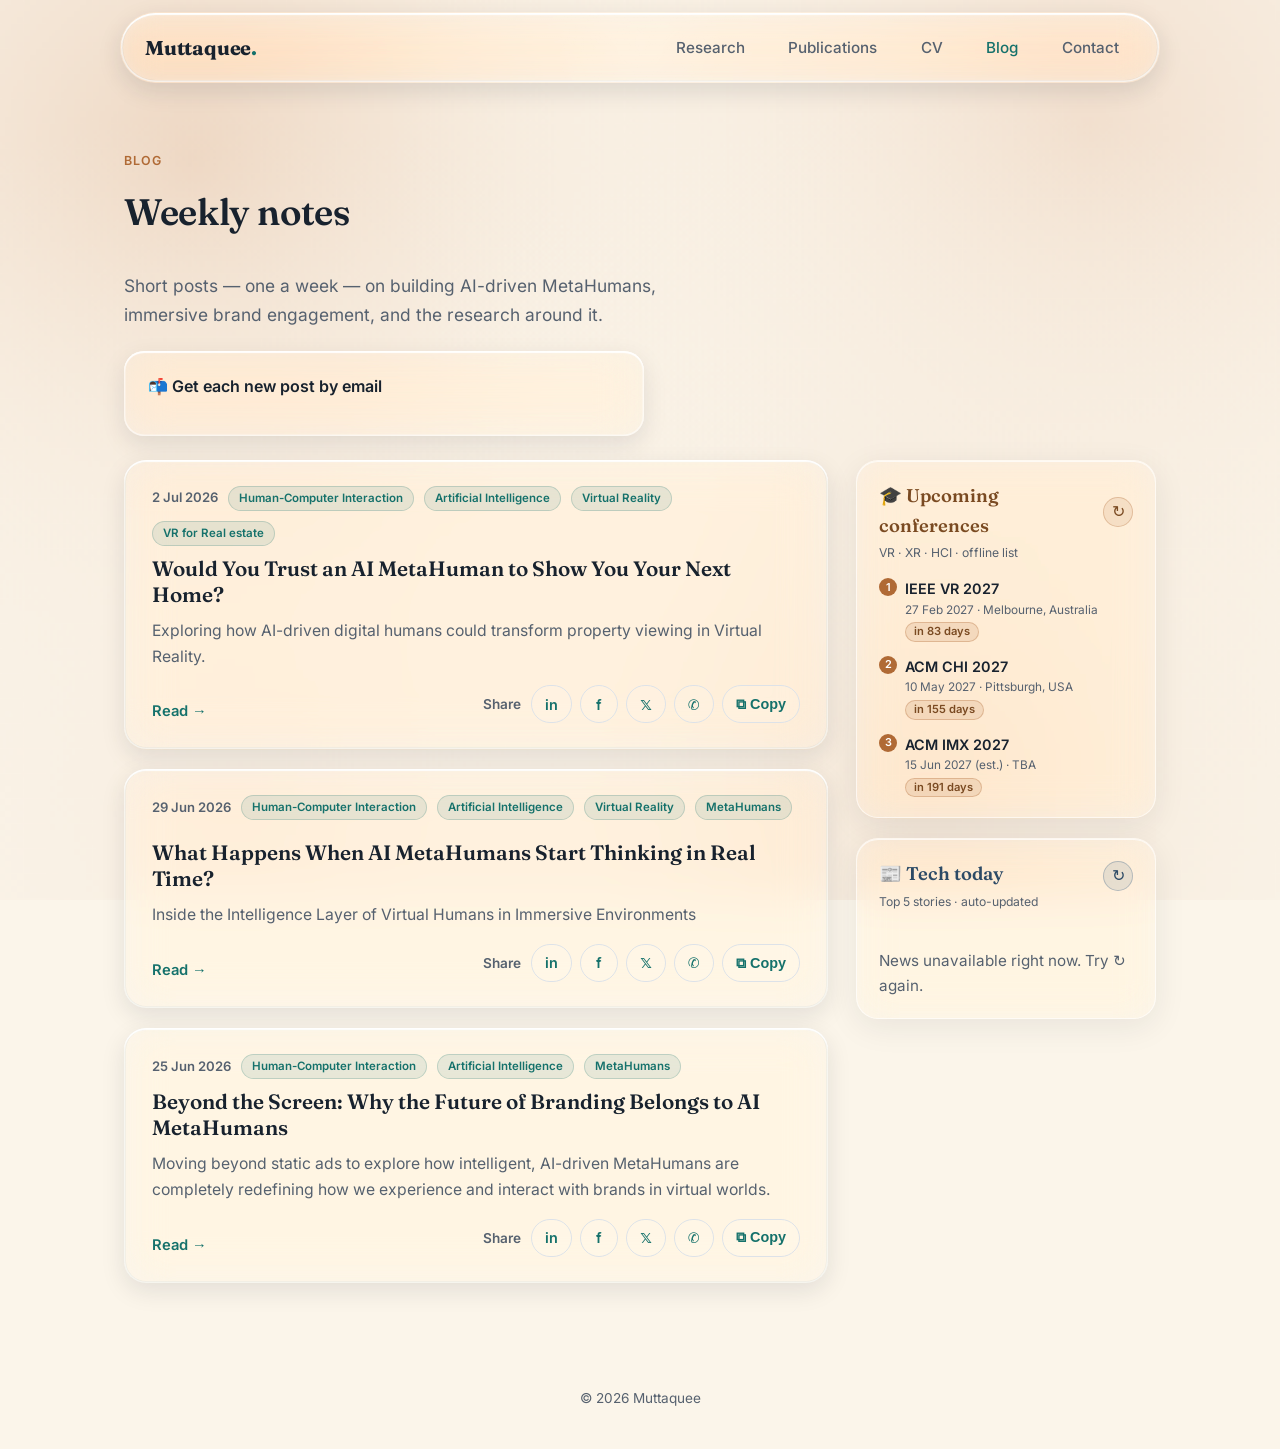
==== blog.html @ 475334b2 "CV print: zero @page margin (removes browser date/URL header-footer), hide chat widget + model in pr" ====
<!DOCTYPE html>
<html lang="en">
<head>
  <meta charset="UTF-8" />
  <meta name="viewport" content="width=device-width, initial-scale=1.0" />
  <title>Blog — Muttaquee</title>
  <meta name="description" content="Weekly notes on AI-driven MetaHumans, immersive brand engagement, VR and HCI research." />
  <link rel="alternate" type="application/rss+xml" title="Muttaquee — Blog" href="feed.xml" />
  <!-- MailerLite Universal -->
  <script>
    (function(w,d,e,u,f,l,n){w[f]=w[f]||function(){(w[f].q=w[f].q||[])
    .push(arguments);},l=d.createElement(e),l.async=1,l.src=u,
    n=d.getElementsByTagName(e)[0],n.parentNode.insertBefore(l,n);})
    (window,document,'script','https://assets.mailerlite.com/js/universal.js','ml');
    ml('account', '2470299');
  </script>
  <link rel="preconnect" href="https://fonts.googleapis.com" />
  <link rel="stylesheet" href="fonts.css?v=9" />
  <link rel="stylesheet" href="style.css?v=57" />
</head>
<body>
  <!-- water ripple background (canvas simulation) -->
  <canvas class="ripple-canvas" aria-hidden="true"></canvas>

  <!-- NAV -->
  <header class="nav">
    <a href="index.html" class="brand">Muttaquee<span class="dot">.</span></a>
    <nav class="nav-links">
      <a href="index.html#research">Research</a>
      <a href="publications.html">Publications</a>
      <a href="cv.html?v=2">CV</a>
      <a href="blog.html" class="active">Blog</a>
      <a href="index.html#contact">Contact</a>
    </nav>
  </header>

  <!-- BLOG LIST -->
  <section class="section blog-head">
    <span class="kicker">Blog</span>
    <h1 class="section-title">Weekly notes</h1>
    <p class="lead">Short posts — one a week — on building AI-driven MetaHumans, immersive brand engagement, and the research around it.</p>

    <div class="sub-inline">
      <p class="sub-inline-label">📬 Get each new post by email</p>
      <div class="ml-embedded" data-form="4wUqQ5"></div>
    </div>
  </section>

  <section class="section blog-list-wrap">
    <div class="blog-grid">
      <ul id="blog-list" class="blog-list">
        <li class="blog-loading muted">Loading posts…</li>
      </ul>
      <aside class="news-side" aria-label="Conferences and technology news">
        <div class="news-box">
          <div class="box-head">
            <h2 class="news-title">🎓 Upcoming conferences</h2>
            <button class="box-reload" id="conf-reload" type="button" title="Reload conferences" aria-label="Reload conferences">↻</button>
          </div>
          <p class="news-sub" id="conf-sub">Open calls you can still submit to · VR · XR · HCI</p>
          <ol id="conf-list" class="news-list"><li class="muted">Loading…</li></ol>
        </div>
        <div class="news-box">
          <div class="box-head">
            <h2 class="news-title">📰 Tech today</h2>
            <button class="box-reload" id="news-reload" type="button" title="Reload news" aria-label="Reload news">↻</button>
          </div>
          <p class="news-sub" id="news-updated">Top 5 stories · auto-updated</p>
          <ol id="news-list" class="news-list"><li class="muted">Loading news…</li></ol>
        </div>
      </aside>
    </div>
  </section>

  <footer class="footer">
    <p>© <span id="year"></span> Muttaquee</p>
  </footer>

  <script src="assets/marked.min.js"></script>
  <script src="assets/confs.js?v=1"></script>
  <script src="script.js?v=20" defer></script>
  <script>
    let POSTS = [];
    function mountGiscus(el, term) {
      if (!el || el.dataset.mounted) return;
      el.dataset.mounted = "1";
      const s = document.createElement("script");
      const attrs = {
        src: "https://giscus.app/client.js",
        "data-repo": "muttaquee/muttaquee.github.io",
        "data-repo-id": "R_kgDOTDXe2A",
        "data-category": "Announcements",
        "data-category-id": "DIC_kwDOTDXe2M4C_6Is",
        "data-mapping": "specific",
        "data-term": term,
        "data-strict": "1",
        "data-reactions-enabled": "1",
        "data-emit-metadata": "0",
        "data-input-position": "bottom",
        "data-theme": "light",
        "data-lang": "en",
        crossorigin: "anonymous",
      };
      Object.entries(attrs).forEach(([k, v]) => s.setAttribute(k, v));
      s.async = true;
      el.appendChild(s);
    }
    function shareButtons(slug, title) {
      const link = location.origin + "/p/" + slug + ".html";
      const u = encodeURIComponent(link);
      const t = encodeURIComponent(title);
      return `<span class="post-share-label">Share</span>
        <a class="share-btn" href="https://www.linkedin.com/sharing/share-offsite/?url=${u}" target="_blank" rel="noopener" aria-label="Share on LinkedIn">in</a>
        <a class="share-btn" href="https://www.facebook.com/sharer/sharer.php?u=${u}" target="_blank" rel="noopener" aria-label="Share on Facebook">f</a>
        <a class="share-btn" href="https://twitter.com/intent/tweet?url=${u}&text=${t}" target="_blank" rel="noopener" aria-label="Share on X">𝕏</a>
        <a class="share-btn" href="https://wa.me/?text=${t}%20${u}" target="_blank" rel="noopener" aria-label="Share on WhatsApp">✆</a>
        <button class="share-btn share-copy" type="button" data-url="${link}" aria-label="Copy link">⧉ Copy</button>`;
    }
    function shareRow(slug, title) {
      return `<div class="post-share">${shareButtons(slug, title)}</div>`;
    }
    (async function renderBlogList() {
      const el = document.getElementById("blog-list");
      try {
        const res = await fetch("posts/index.json?cb=" + Date.now());
        const posts = await res.json();
        posts.sort((a, b) => (a.date < b.date ? 1 : -1)); // newest first
        POSTS = posts;
        if (!posts.length) { el.innerHTML = '<li class="muted">No posts yet — check back soon.</li>'; return; }
        el.innerHTML = posts.map((p) => {
          const d = new Date(p.date + "T00:00:00");
          const date = d.toLocaleDateString("en-GB", { day: "numeric", month: "short", year: "numeric" });
          const tags = (p.tags || []).map((t) => `<span class="blog-tag">${t}</span>`).join("");
          return `
            <li class="blog-card" data-slug="${encodeURIComponent(p.slug)}">
              <div class="blog-card-pad">
                <div class="blog-card-meta"><time>${date}</time>${tags}<span class="blog-views" data-views="${encodeURIComponent(p.slug)}">👁 …</span></div>
                <h2 class="blog-card-title">${p.title}</h2>
                <p class="blog-card-excerpt">${p.excerpt || ""}</p>
                <div class="blog-card-actions">
                  <button class="blog-readmore" type="button" aria-expanded="false">Read →</button>
                  <div class="card-share">${shareButtons(p.slug, p.title)}</div>
                </div>
                <div class="blog-expand-inner">
                  <div class="blog-expand-content post-body" data-loaded="0"></div>
                  <button class="blog-readmore blog-collapse" type="button">Collapse ↑</button>
                </div>
              </div>
            </li>`;
        }).join("");
        loadViewCounts(posts.map((p) => p.slug));
      } catch (e) {
        el.innerHTML = '<li class="muted">Could not load posts.</li>';
      }
    })();

    // ---- per-post read counters (stored in Cloudflare KV via the Worker) ----
    const VIEWS_API = "https://muttaquee-chat.pnanto313.workers.dev/views";
    async function loadViewCounts(slugs) {
      try {
        const res = await fetch(VIEWS_API + "?slugs=" + slugs.map(encodeURIComponent).join(","));
        const counts = await res.json();
        document.querySelectorAll(".blog-views").forEach((s) => {
          const slug = decodeURIComponent(s.dataset.views);
          if (counts[slug] !== undefined) s.textContent = "👁 " + counts[slug] + (counts[slug] === 1 ? " read" : " reads");
          else s.textContent = "";
        });
      } catch (e) {
        document.querySelectorAll(".blog-views").forEach((s) => (s.textContent = ""));
      }
    }
    function countRead(slug) {
      // one count per browser session per post
      const k = "read:" + slug;
      if (sessionStorage.getItem(k)) return;
      sessionStorage.setItem(k, "1");
      fetch(VIEWS_API, {
        method: "POST",
        headers: { "content-type": "application/json" },
        body: JSON.stringify({ slug }),
      }).then((r) => r.json()).then((d) => {
        const s = document.querySelector('.blog-views[data-views="' + encodeURIComponent(slug) + '"]');
        if (s && d.views !== undefined) s.textContent = "👁 " + d.views + (d.views === 1 ? " read" : " reads");
      }).catch(() => {});
    }

    // expand-to-read: clicking "Read" drops the glass card open with the full post
    document.getElementById("blog-list").addEventListener("click", (e) => {
      const copyBtn = e.target.closest(".share-copy");
      if (copyBtn) {
        navigator.clipboard?.writeText(copyBtn.dataset.url);
        const old = copyBtn.textContent;
        copyBtn.textContent = "Copied ✓";
        setTimeout(() => (copyBtn.textContent = old), 1500);
        return;
      }
      let btn = e.target.closest(".blog-readmore");
      if (!btn) {
        // clicking the title toggles the post too
        const title = e.target.closest(".blog-card-title");
        if (!title) return;
        btn = title.closest(".blog-card").querySelector(".blog-card-actions .blog-readmore");
      }
      const card = btn.closest(".blog-card");
      const topBtn = card.querySelector(".blog-card-actions .blog-readmore");
      const content = card.querySelector(".blog-expand-content");

      if (!card.classList.contains("open")) {
        if (content.dataset.loaded === "0") {
          const slug = decodeURIComponent(card.dataset.slug);
          const post = POSTS.find((p) => p.slug === slug);
          if (post) {
            const cover = post.cover ? `<img class="post-cover" src="${post.cover}" alt="" />` : "";
            const video = post.video ? `<video class="post-video" src="${post.video}" controls playsinline></video>` : "";
            content.innerHTML =
              cover + video + marked.parse(post.body || "") + shareRow(slug, post.title) +
              `<div class="post-comments"><h3 class="post-comments-title">💬 Comments &amp; reactions</h3></div>`;
            mountGiscus(content.querySelector(".post-comments"), slug);
          } else {
            content.innerHTML = '<p class="muted">Could not load this post.</p>';
          }
          content.dataset.loaded = "1";
        }
        card.classList.add("open");   // top "Read" hides; full body + bottom "Collapse" reveal
        topBtn.setAttribute("aria-expanded", "true");
        countRead(decodeURIComponent(card.dataset.slug));
      } else {
        card.classList.remove("open");
        topBtn.setAttribute("aria-expanded", "false");
        card.scrollIntoView({ behavior: "smooth", block: "nearest" });
      }
    });

    // ---- Next 5 conferences within 12 months ----
    // Live source: community-maintained HCI conference database (hci-deadlines.github.io);
    // merged with the curated list in assets/confs.js, which is also the offline fallback.
    const CONF_DB = "https://raw.githubusercontent.com/hci-deadlines/hci-deadlines.github.io/gh-pages/_data/conferences.yml";
    function padIso(s) {
      const m = (s || "").match(/^(\d{4})-(\d{1,2})-(\d{1,2})/);
      return m ? m[1] + "-" + m[2].padStart(2, "0") + "-" + m[3].padStart(2, "0") : "";
    }
    function parseConfYaml(text) {
      return text.split(/\n- /).map((block) => {
        const g = (k) => (block.match(new RegExp("(?:^|\\n)\\s*" + k + ":\\s*'?\"?([^'\"\\n]+)")) || [])[1];
        const title = g("title"), year = g("year"), start = padIso(g("start")), end = padIso(g("end"));
        if (!title || !start) return null;
        return { name: (title + " " + (year || "")).trim(), full: title, start, end: end || start,
                 deadline: padIso(g("deadline")), location: g("place") || "", url: g("link") || "#" };
      }).filter(Boolean);
    }
    async function loadConfs(fresh) {
      const el = document.getElementById("conf-list");
      const sub = document.getElementById("conf-sub");
      el.innerHTML = '<li class="muted">Loading…</li>';
      let confs = [];
      let dbOk = false;
      try {
        const res = await fetch(CONF_DB + (fresh ? "?cb=" + Date.now() : ""));
        confs = parseConfYaml(await res.text());
        dbOk = confs.length > 0;
        sub.textContent = "Open calls you can still submit to · VR · XR · HCI";
      } catch (e) {
        sub.textContent = "VR · XR · HCI · offline list";
      }
      // keep only conferences relevant to VR / XR / immersive tech / MetaHumans
      const RELEVANT = /virtual reality|augmented|mixed reality|\bxr\b|\bvr\b|ismar|vrst|\bimx\b|\bchi\b|siggraph|\bsui\b|spatial user|aixvr|metaverse|avatar|\biva\b|interactive media|3d user/i;
      confs = confs.filter((c) => RELEVANT.test(c.name + " " + (c.full || "")));
      const now = new Date();
      // keep open calls + a 30-day grace window (poster/demo/late-breaking calls often open after the paper deadline)
      const grace = new Date(now.getTime() - 30 * 86400000);
      confs = confs.filter((c) => !c.deadline || new Date(c.deadline + "T23:59:59") >= grace);
      // normalised key: drop (Round N), IEEE/ACM prefixes, punctuation
      const keyOf = (n) => n.replace(/\s*\(.*?\)\s*/g, " ").toLowerCase().replace(/\b(ieee|acm)\b/g, "").replace(/[^a-z0-9]/g, "");
      // prefer the round with the soonest open deadline, then collapse duplicates
      confs.sort((a, b) => (a.deadline || "9999") < (b.deadline || "9999") ? -1 : 1);
      const seenBase = new Set();
      confs = confs.filter((c) => {
        const base = keyOf(c.name);
        if (seenBase.has(base)) return false;
        seenBase.add(base);
        return true;
      });
      // curated list is the offline fallback only (it has no deadline info)
      if (!dbOk) {
        (window.CONFERENCES || []).forEach((c) => {
          if (!seenBase.has(keyOf(c.name))) confs.push(c);
        });
      }
      // deadline-driven: any conference you can still submit to is shown, whatever year it happens
      const upcoming = confs
        .filter((c) => new Date((c.end || c.start) + "T23:59:59") >= now)
        .sort((a, b) => (a.start < b.start ? -1 : 1))
        .slice(0, 12);
      if (!upcoming.length) { el.innerHTML = '<li class="muted">No upcoming events found.</li>'; return; }
      const fmt = (iso) => new Date(iso + "T00:00:00").toLocaleDateString("en-GB", { day: "numeric", month: "short", year: "numeric" });
      el.innerHTML = upcoming.map((c) => {
        let chip;
        if (c.deadline) {
          const dd = Math.ceil((new Date(c.deadline + "T23:59:59") - now) / 86400000);
          chip = dd >= 0
            ? "submit by " + fmt(c.deadline) + " (" + dd + "d left)"
            : "papers closed · late calls may be open";
        } else {
          const days = Math.ceil((new Date(c.start + "T00:00:00") - now) / 86400000);
          chip = days <= 0 ? "happening now" : "in " + days + " days";
        }
        return `<li class="news-item">
          <a href="${c.url}" target="_blank" rel="noopener" title="${c.full || ""}">${c.name}</a>
          <span class="news-meta">${fmt(c.start)}${c.estimated ? " (est.)" : ""} · ${c.location}</span>
          <span class="conf-when">${chip}</span>
        </li>`;
      }).join("");
    }

    // ---- Top 5 tech news (served by the Cloudflare Worker, edge-cached 30 min) ----
    async function loadNews(fresh) {
      const el = document.getElementById("news-list");
      const sub = document.getElementById("news-updated");
      el.innerHTML = '<li class="muted">Loading news…</li>';
      try {
        const cb = fresh ? Date.now() : Math.floor(Date.now() / 900000);
        const res = await fetch("https://muttaquee-chat.pnanto313.workers.dev/news?cb=" + cb);
        const data = await res.json();
        if (!data.items || !data.items.length) throw new Error("empty");
        el.innerHTML = data.items.map((n) => {
          const ago = (() => {
            const m = Math.max(1, Math.round((Date.now() - n.time) / 60000));
            if (m < 60) return m + "m ago";
            const h = Math.round(m / 60);
            if (h < 24) return h + "h ago";
            return Math.round(h / 24) + "d ago";
          })();
          return `<li class="news-item">
            <a href="${n.link}" target="_blank" rel="noopener">${n.title}</a>
            <span class="news-meta">${n.source} · ${ago}</span>
          </li>`;
        }).join("");
        const d = new Date(data.updated);
        sub.textContent = "Top 5 stories · updated " + d.toLocaleTimeString("en-GB", { hour: "2-digit", minute: "2-digit" });
      } catch (e) {
        el.innerHTML = '<li class="muted">News unavailable right now. Try ↻ again.</li>';
      }
    }

    function wireReload(btnId, fn) {
      const b = document.getElementById(btnId);
      b.addEventListener("click", async () => {
        b.classList.add("spin");
        await fn(true);
        b.classList.remove("spin");
      });
    }
    wireReload("conf-reload", loadConfs);
    wireReload("news-reload", loadNews);
    loadConfs(false);
    loadNews(false);
  </script>
</body>
</html>
---- fonts.css ----
/* vietnamese */
@font-face {
  font-family: 'Fraunces';
  font-style: normal;
  font-weight: 600;
  font-display: swap;
  src: url(assets/fonts/6NU78FyLNQOQZAnv9bYEvDiIdE9Ea92uemAk_WBq8U_9v0c2Wa0KxCBTeO-U.woff2) format('woff2');
  unicode-range: U+0102-0103, U+0110-0111, U+0128-0129, U+0168-0169, U+01A0-01A1, U+01AF-01B0, U+0300-0301, U+0303-0304, U+0308-0309, U+0323, U+0329, U+1EA0-1EF9, U+20AB;
}
/* latin-ext */
@font-face {
  font-family: 'Fraunces';
  font-style: normal;
  font-weight: 600;
  font-display: swap;
  src: url(assets/fonts/6NU78FyLNQOQZAnv9bYEvDiIdE9Ea92uemAk_WBq8U_9v0c2Wa0KxCFTeO-U.woff2) format('woff2');
  unicode-range: U+0100-02BA, U+02BD-02C5, U+02C7-02CC, U+02CE-02D7, U+02DD-02FF, U+0304, U+0308, U+0329, U+1D00-1DBF, U+1E00-1E9F, U+1EF2-1EFF, U+2020, U+20A0-20AB, U+20AD-20C0, U+2113, U+2C60-2C7F, U+A720-A7FF;
}
/* latin */
@font-face {
  font-family: 'Fraunces';
  font-style: normal;
  font-weight: 600;
  font-display: swap;
  src: url(assets/fonts/6NU78FyLNQOQZAnv9bYEvDiIdE9Ea92uemAk_WBq8U_9v0c2Wa0KxC9TeA.woff2) format('woff2');
  unicode-range: U+0000-00FF, U+0131, U+0152-0153, U+02BB-02BC, U+02C6, U+02DA, U+02DC, U+0304, U+0308, U+0329, U+2000-206F, U+20AC, U+2122, U+2191, U+2193, U+2212, U+2215, U+FEFF, U+FFFD;
}
/* vietnamese */
@font-face {
  font-family: 'Fraunces';
  font-style: normal;
  font-weight: 700;
  font-display: swap;
  src: url(assets/fonts/6NU78FyLNQOQZAnv9bYEvDiIdE9Ea92uemAk_WBq8U_9v0c2Wa0KxCBTeO-U.woff2) format('woff2');
  unicode-range: U+0102-0103, U+0110-0111, U+0128-0129, U+0168-0169, U+01A0-01A1, U+01AF-01B0, U+0300-0301, U+0303-0304, U+0308-0309, U+0323, U+0329, U+1EA0-1EF9, U+20AB;
}
/* latin-ext */
@font-face {
  font-family: 'Fraunces';
  font-style: normal;
  font-weight: 700;
  font-display: swap;
  src: url(assets/fonts/6NU78FyLNQOQZAnv9bYEvDiIdE9Ea92uemAk_WBq8U_9v0c2Wa0KxCFTeO-U.woff2) format('woff2');
  unicode-range: U+0100-02BA, U+02BD-02C5, U+02C7-02CC, U+02CE-02D7, U+02DD-02FF, U+0304, U+0308, U+0329, U+1D00-1DBF, U+1E00-1E9F, U+1EF2-1EFF, U+2020, U+20A0-20AB, U+20AD-20C0, U+2113, U+2C60-2C7F, U+A720-A7FF;
}
/* latin */
@font-face {
  font-family: 'Fraunces';
  font-style: normal;
  font-weight: 700;
  font-display: swap;
  src: url(assets/fonts/6NU78FyLNQOQZAnv9bYEvDiIdE9Ea92uemAk_WBq8U_9v0c2Wa0KxC9TeA.woff2) format('woff2');
  unicode-range: U+0000-00FF, U+0131, U+0152-0153, U+02BB-02BC, U+02C6, U+02DA, U+02DC, U+0304, U+0308, U+0329, U+2000-206F, U+20AC, U+2122, U+2191, U+2193, U+2212, U+2215, U+FEFF, U+FFFD;
}
/* cyrillic-ext */
@font-face {
  font-family: 'Inter';
  font-style: normal;
  font-weight: 400;
  font-display: swap;
  src: url(assets/fonts/UcC73FwrK3iLTeHuS_nVMrMxCp50SjIa2JL7SUc.woff2) format('woff2');
  unicode-range: U+0460-052F, U+1C80-1C8A, U+20B4, U+2DE0-2DFF, U+A640-A69F, U+FE2E-FE2F;
}
/* cyrillic */
@font-face {
  font-family: 'Inter';
  font-style: normal;
  font-weight: 400;
  font-display: swap;
  src: url(assets/fonts/UcC73FwrK3iLTeHuS_nVMrMxCp50SjIa0ZL7SUc.woff2) format('woff2');
  unicode-range: U+0301, U+0400-045F, U+0490-0491, U+04B0-04B1, U+2116;
}
/* greek-ext */
@font-face {
  font-family: 'Inter';
  font-style: normal;
  font-weight: 400;
  font-display: swap;
  src: url(assets/fonts/UcC73FwrK3iLTeHuS_nVMrMxCp50SjIa2ZL7SUc.woff2) format('woff2');
  unicode-range: U+1F00-1FFF;
}
/* greek */
@font-face {
  font-family: 'Inter';
  font-style: normal;
  font-weight: 400;
  font-display: swap;
  src: url(assets/fonts/UcC73FwrK3iLTeHuS_nVMrMxCp50SjIa1pL7SUc.woff2) format('woff2');
  unicode-range: U+0370-0377, U+037A-037F, U+0384-038A, U+038C, U+038E-03A1, U+03A3-03FF;
}
/* vietnamese */
@font-face {
  font-family: 'Inter';
  font-style: normal;
  font-weight: 400;
  font-display: swap;
  src: url(assets/fonts/UcC73FwrK3iLTeHuS_nVMrMxCp50SjIa2pL7SUc.woff2) format('woff2');
  unicode-range: U+0102-0103, U+0110-0111, U+0128-0129, U+0168-0169, U+01A0-01A1, U+01AF-01B0, U+0300-0301, U+0303-0304, U+0308-0309, U+0323, U+0329, U+1EA0-1EF9, U+20AB;
}
/* latin-ext */
@font-face {
  font-family: 'Inter';
  font-style: normal;
  font-weight: 400;
  font-display: swap;
  src: url(assets/fonts/UcC73FwrK3iLTeHuS_nVMrMxCp50SjIa25L7SUc.woff2) format('woff2');
  unicode-range: U+0100-02BA, U+02BD-02C5, U+02C7-02CC, U+02CE-02D7, U+02DD-02FF, U+0304, U+0308, U+0329, U+1D00-1DBF, U+1E00-1E9F, U+1EF2-1EFF, U+2020, U+20A0-20AB, U+20AD-20C0, U+2113, U+2C60-2C7F, U+A720-A7FF;
}
/* latin */
@font-face {
  font-family: 'Inter';
  font-style: normal;
  font-weight: 400;
  font-display: swap;
  src: url(assets/fonts/UcC73FwrK3iLTeHuS_nVMrMxCp50SjIa1ZL7.woff2) format('woff2');
  unicode-range: U+0000-00FF, U+0131, U+0152-0153, U+02BB-02BC, U+02C6, U+02DA, U+02DC, U+0304, U+0308, U+0329, U+2000-206F, U+20AC, U+2122, U+2191, U+2193, U+2212, U+2215, U+FEFF, U+FFFD;
}
/* cyrillic-ext */
@font-face {
  font-family: 'Inter';
  font-style: normal;
  font-weight: 500;
  font-display: swap;
  src: url(assets/fonts/UcC73FwrK3iLTeHuS_nVMrMxCp50SjIa2JL7SUc.woff2) format('woff2');
  unicode-range: U+0460-052F, U+1C80-1C8A, U+20B4, U+2DE0-2DFF, U+A640-A69F, U+FE2E-FE2F;
}
/* cyrillic */
@font-face {
  font-family: 'Inter';
  font-style: normal;
  font-weight: 500;
  font-display: swap;
  src: url(assets/fonts/UcC73FwrK3iLTeHuS_nVMrMxCp50SjIa0ZL7SUc.woff2) format('woff2');
  unicode-range: U+0301, U+0400-045F, U+0490-0491, U+04B0-04B1, U+2116;
}
/* greek-ext */
@font-face {
  font-family: 'Inter';
  font-style: normal;
  font-weight: 500;
  font-display: swap;
  src: url(assets/fonts/UcC73FwrK3iLTeHuS_nVMrMxCp50SjIa2ZL7SUc.woff2) format('woff2');
  unicode-range: U+1F00-1FFF;
}
/* greek */
@font-face {
  font-family: 'Inter';
  font-style: normal;
  font-weight: 500;
  font-display: swap;
  src: url(assets/fonts/UcC73FwrK3iLTeHuS_nVMrMxCp50SjIa1pL7SUc.woff2) format('woff2');
  unicode-range: U+0370-0377, U+037A-037F, U+0384-038A, U+038C, U+038E-03A1, U+03A3-03FF;
}
/* vietnamese */
@font-face {
  font-family: 'Inter';
  font-style: normal;
  font-weight: 500;
  font-display: swap;
  src: url(assets/fonts/UcC73FwrK3iLTeHuS_nVMrMxCp50SjIa2pL7SUc.woff2) format('woff2');
  unicode-range: U+0102-0103, U+0110-0111, U+0128-0129, U+0168-0169, U+01A0-01A1, U+01AF-01B0, U+0300-0301, U+0303-0304, U+0308-0309, U+0323, U+0329, U+1EA0-1EF9, U+20AB;
}
/* latin-ext */
@font-face {
  font-family: 'Inter';
  font-style: normal;
  font-weight: 500;
  font-display: swap;
  src: url(assets/fonts/UcC73FwrK3iLTeHuS_nVMrMxCp50SjIa25L7SUc.woff2) format('woff2');
  unicode-range: U+0100-02BA, U+02BD-02C5, U+02C7-02CC, U+02CE-02D7, U+02DD-02FF, U+0304, U+0308, U+0329, U+1D00-1DBF, U+1E00-1E9F, U+1EF2-1EFF, U+2020, U+20A0-20AB, U+20AD-20C0, U+2113, U+2C60-2C7F, U+A720-A7FF;
}
/* latin */
@font-face {
  font-family: 'Inter';
  font-style: normal;
  font-weight: 500;
  font-display: swap;
  src: url(assets/fonts/UcC73FwrK3iLTeHuS_nVMrMxCp50SjIa1ZL7.woff2) format('woff2');
  unicode-range: U+0000-00FF, U+0131, U+0152-0153, U+02BB-02BC, U+02C6, U+02DA, U+02DC, U+0304, U+0308, U+0329, U+2000-206F, U+20AC, U+2122, U+2191, U+2193, U+2212, U+2215, U+FEFF, U+FFFD;
}
/* cyrillic-ext */
@font-face {
  font-family: 'Inter';
  font-style: normal;
  font-weight: 600;
  font-display: swap;
  src: url(assets/fonts/UcC73FwrK3iLTeHuS_nVMrMxCp50SjIa2JL7SUc.woff2) format('woff2');
  unicode-range: U+0460-052F, U+1C80-1C8A, U+20B4, U+2DE0-2DFF, U+A640-A69F, U+FE2E-FE2F;
}
/* cyrillic */
@font-face {
  font-family: 'Inter';
  font-style: normal;
  font-weight: 600;
  font-display: swap;
  src: url(assets/fonts/UcC73FwrK3iLTeHuS_nVMrMxCp50SjIa0ZL7SUc.woff2) format('woff2');
  unicode-range: U+0301, U+0400-045F, U+0490-0491, U+04B0-04B1, U+2116;
}
/* greek-ext */
@font-face {
  font-family: 'Inter';
  font-style: normal;
  font-weight: 600;
  font-display: swap;
  src: url(assets/fonts/UcC73FwrK3iLTeHuS_nVMrMxCp50SjIa2ZL7SUc.woff2) format('woff2');
  unicode-range: U+1F00-1FFF;
}
/* greek */
@font-face {
  font-family: 'Inter';
  font-style: normal;
  font-weight: 600;
  font-display: swap;
  src: url(assets/fonts/UcC73FwrK3iLTeHuS_nVMrMxCp50SjIa1pL7SUc.woff2) format('woff2');
  unicode-range: U+0370-0377, U+037A-037F, U+0384-038A, U+038C, U+038E-03A1, U+03A3-03FF;
}
/* vietnamese */
@font-face {
  font-family: 'Inter';
  font-style: normal;
  font-weight: 600;
  font-display: swap;
  src: url(assets/fonts/UcC73FwrK3iLTeHuS_nVMrMxCp50SjIa2pL7SUc.woff2) format('woff2');
  unicode-range: U+0102-0103, U+0110-0111, U+0128-0129, U+0168-0169, U+01A0-01A1, U+01AF-01B0, U+0300-0301, U+0303-0304, U+0308-0309, U+0323, U+0329, U+1EA0-1EF9, U+20AB;
}
/* latin-ext */
@font-face {
  font-family: 'Inter';
  font-style: normal;
  font-weight: 600;
  font-display: swap;
  src: url(assets/fonts/UcC73FwrK3iLTeHuS_nVMrMxCp50SjIa25L7SUc.woff2) format('woff2');
  unicode-range: U+0100-02BA, U+02BD-02C5, U+02C7-02CC, U+02CE-02D7, U+02DD-02FF, U+0304, U+0308, U+0329, U+1D00-1DBF, U+1E00-1E9F, U+1EF2-1EFF, U+2020, U+20A0-20AB, U+20AD-20C0, U+2113, U+2C60-2C7F, U+A720-A7FF;
}
/* latin */
@font-face {
  font-family: 'Inter';
  font-style: normal;
  font-weight: 600;
  font-display: swap;
  src: url(assets/fonts/UcC73FwrK3iLTeHuS_nVMrMxCp50SjIa1ZL7.woff2) format('woff2');
  unicode-range: U+0000-00FF, U+0131, U+0152-0153, U+02BB-02BC, U+02C6, U+02DA, U+02DC, U+0304, U+0308, U+0329, U+2000-206F, U+20AC, U+2122, U+2191, U+2193, U+2212, U+2215, U+FEFF, U+FFFD;
}
---- style.css ----
:root {
  --bg: #fbf5ea;       /* cream background */
  --card: #ffffff;
  --text: #18222e;
  --muted: #56616f;
  --lav: #15716b;        /* deep teal (primary accent) */
  --lav-soft: #d6e6e3;
  --peach: #b06a35;      /* bronze (secondary accent) */
  --peach-soft: #efe1d3;
  --mint: #3a6285;       /* slate blue */
  --mint-soft: #dbe4ee;
  --sky: #2c5470;
  --line: #dde2e8;
  --max: 1080px;
}

* { box-sizing: border-box; margin: 0; padding: 0; }
html { scroll-behavior: smooth; scroll-padding-top: 92px; overflow-x: hidden; }

body {
  font-family: "Inter", system-ui, sans-serif;
  background: var(--bg);
  color: var(--text);
  line-height: 1.65;
  -webkit-font-smoothing: antialiased;
  position: relative;
  padding-top: 82px;   /* clear the fixed nav */
}
a { color: inherit; text-decoration: none; }
h1, h2, h3, .brand { font-family: "Fraunces", Georgia, serif; font-weight: 600; }

/* WATER RIPPLE BACKGROUND (canvas) */
.ripple-canvas {
  position: fixed; inset: 0; width: 100vw; height: 100vh;
  z-index: -1; pointer-events: none; display: block;
}

/* NAV */
.nav {
  position: fixed; top: 12px; left: 50%; transform: translateX(-50%); z-index: 30;
  display: flex; align-items: center; justify-content: space-between; gap: 6px;
  padding: clamp(8px, 2.2vw, 14px) clamp(10px, 2.6vw, 24px); max-width: calc(var(--max) - 40px); margin: 0; width: calc(100% - 16px);
  backdrop-filter: blur(18px) saturate(180%);
  -webkit-backdrop-filter: blur(18px) saturate(180%);
  background: rgba(255, 255, 255, 0.09);
  border: 1px solid rgba(255, 255, 255, 0.6);
  border-radius: 999px;
  box-shadow: 0 8px 30px rgba(24, 34, 46, 0.08), inset 0 1px 0 rgba(255, 255, 255, 0.7);
}
.brand, .nav-links { position: relative; z-index: 3; }
.brand { font-size: clamp(0.78rem, 2.7vw, 1.25rem); font-weight: 700; letter-spacing: -0.01em; white-space: nowrap; }
.dot { color: var(--lav); }
.nav-links { display: flex; gap: clamp(0px, 0.9vw, 26px); font-size: clamp(0.56rem, 2.05vw, 0.95rem); font-weight: 500; }
.nav-links a { color: var(--muted); transition: color 0.2s; white-space: nowrap; }
.nav-links a:hover { color: var(--lav); }

/* HERO */
.hero {
  max-width: var(--max); margin: 0 auto; padding: 60px 24px 50px;
  display: grid; grid-template-columns: 1.1fr 0.9fr; gap: 40px; align-items: center;
}
.eyebrow {
  text-transform: uppercase; letter-spacing: 0.16em; font-size: 0.76rem;
  color: #f1592b; font-weight: 600; margin-bottom: 16px;
}
.hero h1 { font-size: clamp(2.1rem, 4.6vw, 3.3rem); line-height: 1.12; letter-spacing: -0.02em; }
.accent {
  background: linear-gradient(110deg, var(--lav), var(--peach));
  -webkit-background-clip: text; background-clip: text; color: transparent;
}
.lead { color: var(--muted); font-size: 1.08rem; margin-top: 20px; max-width: 54ch; }
.lead strong { color: var(--text); font-weight: 600; }

.cta-row { display: flex; gap: 14px; margin-top: 30px; flex-wrap: wrap; }
.btn {
  display: inline-block; padding: 12px 26px; border-radius: 999px;
  font-weight: 600; font-size: 0.95rem; font-family: "Inter", sans-serif;
  transition: transform 0.15s, box-shadow 0.2s;
}
.btn-primary {
  background: linear-gradient(110deg, rgba(21, 113, 107, 0.68), rgba(176, 106, 53, 0.68));
  backdrop-filter: blur(16px) saturate(1.7);
  -webkit-backdrop-filter: blur(16px) saturate(1.7);
  color: #fff; text-shadow: 0 1px 2px rgba(0, 0, 0, 0.28);
}
.btn-primary:hover { transform: translateY(-2px); box-shadow: 0 12px 28px rgba(184, 164, 240, 0.45); }
.btn-ghost {
  color: var(--text);
  background: rgba(255, 255, 255, 0.09);
  backdrop-filter: blur(18px) saturate(170%);
  -webkit-backdrop-filter: blur(18px) saturate(170%);
  border: 1px solid rgba(255, 255, 255, 0.65);
  box-shadow: inset 0 1px 0 rgba(255, 255, 255, 0.7);
}
.btn-ghost:hover { transform: translateY(-2px); background: rgba(255, 255, 255, 0.24); }
.btn.big { padding: 15px 36px; font-size: 1.05rem; margin-top: 8px; }

/* INTERACTIVE HUB */
.hub { display: flex; flex-direction: column; align-items: center; }
.hub-svg { width: 100%; max-width: 380px; overflow: visible; }
.hub-lines line { stroke: var(--line); stroke-width: 2; stroke-dasharray: 4 6; }

.node { cursor: pointer; transform-box: fill-box; transform-origin: center; will-change: transform; }

/* gentle floating bob (staggered so they drift independently) */
.node:not(.node-center) { animation: floatY 4.5s ease-in-out infinite; }
.node:nth-of-type(2) { animation-delay: 0s; }
.node:nth-of-type(3) { animation-delay: 0.9s; }
.node:nth-of-type(4) { animation-delay: 1.8s; }
.node:nth-of-type(5) { animation-delay: 2.7s; }
.node:nth-of-type(6) { animation-delay: 3.6s; }
.node:hover { animation-play-state: paused; }
@keyframes floatY { 0%, 100% { transform: translateY(0); } 50% { transform: translateY(-7px); } }

.node circle {
  fill: rgba(255, 255, 255, 0.12); stroke: rgba(40, 70, 85, 0.18); stroke-width: 1;
  transition: transform 0.3s cubic-bezier(0.34, 1.56, 0.64, 1), fill 0.3s, stroke 0.3s, filter 0.3s;
  transform-box: fill-box; transform-origin: center;
  filter: drop-shadow(0 12px 22px rgba(24, 34, 46, 0.3));
}
.node text {
  fill: var(--text); font-family: "Inter", sans-serif; font-size: 13px;
  font-weight: 600; text-anchor: middle; pointer-events: none;
  transform-box: fill-box; transform-origin: center;
  transition: transform 0.3s cubic-bezier(0.34, 1.56, 0.64, 1);
}
.node:hover text { transform: scale(1.18); }

/* social-logo nodes: icon + circle scale together on hover */
.node-icon { pointer-events: none; }
.node-scale {
  transform-box: fill-box; transform-origin: center;
  transition: transform 0.3s cubic-bezier(0.34, 1.56, 0.64, 1);
}
.node:hover .node-scale { transform: scale(1.16); }

/* glassy sphere shine + teal glow on hover */
.node:hover circle {
  transform: scale(1.18);
  fill: url(#nodeShine);
  stroke: rgba(255, 255, 255, 0.9);
  filter: drop-shadow(0 16px 26px rgba(24, 34, 46, 0.28));
}
.node:hover .node-scale circle { transform: none; }

.node-center { animation: floatY 6.5s ease-in-out infinite; }
.node-center circle { stroke: rgba(255, 255, 255, 0.85); stroke-width: 3; animation: pulse 3.5s ease-in-out infinite; }
.node-center .node-initial {
  fill: var(--lav); font-family: "Fraunces", serif; font-size: 38px;
  font-weight: 700; text-anchor: middle;
}
@keyframes pulse {
  0%, 100% { filter: drop-shadow(0 9px 16px rgba(24, 34, 46, 0.22)); }
  50% { filter: drop-shadow(0 12px 22px rgba(24, 34, 46, 0.3)); }
}
.hub-caption { color: var(--muted); font-size: 0.85rem; margin-top: 6px; }

/* SECTIONS */
.section { max-width: var(--max); margin: 0 auto; padding: 64px 24px; }
.kicker {
  display: inline-block; font-size: 0.78rem; font-weight: 600; letter-spacing: 0.08em;
  text-transform: uppercase; color: var(--peach); margin-bottom: 10px;
}
.section-title { font-size: clamp(1.7rem, 3.4vw, 2.3rem); letter-spacing: -0.01em; margin-bottom: 30px; }

/* ABOUT */
.about-grid { display: grid; grid-template-columns: 1.6fr 1fr; gap: 44px; }
.about-main p { color: var(--muted); margin-bottom: 18px; font-size: 1.05rem; }
.about-main strong { color: var(--text); }
.about-side h3 { font-size: 1.05rem; margin-bottom: 16px; }
.tag-list { list-style: none; display: flex; flex-wrap: wrap; gap: 10px; }
.tag-list li {
  background: rgba(255, 255, 255, 0.09);
  backdrop-filter: blur(16px) saturate(170%);
  -webkit-backdrop-filter: blur(16px) saturate(170%);
  border: 1px solid rgba(255, 255, 255, 0.6);
  box-shadow: inset 0 1px 0 rgba(255, 255, 255, 0.6);
  padding: 8px 15px; border-radius: 999px; font-size: 0.86rem; font-weight: 500;
  transition: 0.2s;
}
.tag-list li:hover { transform: translateY(-2px); background: rgba(255, 255, 255, 0.62); }

/* CARDS */
.cards { display: grid; grid-template-columns: repeat(3, 1fr); gap: 22px; }
.card {
  background: rgba(255, 255, 255, 0.09);
  backdrop-filter: blur(22px) saturate(180%);
  -webkit-backdrop-filter: blur(22px) saturate(180%);
  border-radius: 22px; padding: 30px;
  border: 1px solid rgba(255, 255, 255, 0.6);
  box-shadow: 0 8px 32px rgba(24, 34, 46, 0.08), inset 0 1px 0 rgba(255, 255, 255, 0.7);
  transition: transform 0.25s, box-shadow 0.25s;
}
.card:hover { transform: translateY(-6px); box-shadow: 0 20px 44px rgba(24, 34, 46, 0.14), inset 0 1px 0 rgba(255, 255, 255, 0.7); }
.card-emoji { font-size: 2rem; margin-bottom: 14px; }
.card h3 { font-size: 1.18rem; margin-bottom: 10px; }
.card p { color: var(--muted); font-size: 0.97rem; }
.card-lav { background: rgba(21, 113, 107, 0.12); }
.card-peach { background: rgba(176, 106, 53, 0.12); }
.card-mint { background: rgba(58, 98, 133, 0.12); }

/* PUBLICATIONS */
.pub-list { list-style: none; display: flex; flex-direction: column; }
.pub {
  display: grid; grid-template-columns: 70px 1fr; gap: 18px;
  padding: 22px 0; border-bottom: 1.5px solid var(--line);
}
.pub-year { color: var(--lav); font-weight: 700; font-family: "Fraunces", serif; font-size: 1.15rem; }
.pub-title { font-weight: 600; font-size: 1.05rem; }
.pub-meta { color: var(--muted); font-size: 0.92rem; margin-top: 3px; }
.pub-links { display: flex; gap: 12px; margin-top: 10px; }
.pub-links a {
  font-size: 0.82rem; color: var(--lav); font-weight: 600;
  background: rgba(255, 255, 255, 0.22);
  backdrop-filter: blur(14px) saturate(170%);
  -webkit-backdrop-filter: blur(14px) saturate(170%);
  border: 1px solid transparent;
  padding: 5px 16px; border-radius: 999px;
}
.pub-links a:hover { color: var(--lav); }
.muted { color: var(--muted); margin-top: 22px; font-size: 0.95rem; }
.muted a { color: var(--lav); font-weight: 600; }

/* CONTACT */
.contact { text-align: center; }
.contact .lead { margin: 0 auto 26px; }
.socials { display: flex; gap: 14px; justify-content: center; margin-top: 28px; }
.socials a {
  width: 48px; height: 48px; border-radius: 50%;
  background: rgba(255, 255, 255, 0.14);
  backdrop-filter: blur(16px) saturate(170%);
  -webkit-backdrop-filter: blur(16px) saturate(170%);
  border: 1px solid rgba(255, 255, 255, 0.65);
  box-shadow: inset 0 1px 0 rgba(255, 255, 255, 0.7);
  display: flex; align-items: center; justify-content: center;
  font-size: 1.1rem; font-weight: 700; color: var(--muted); transition: 0.2s;
}
.socials a:hover { color: var(--lav); transform: translateY(-3px); background: rgba(255, 255, 255, 0.65); }

/* FOOTER */
.footer { text-align: center; color: var(--muted); font-size: 0.85rem; padding: 40px 24px; }

/* RESPONSIVE */
@media (max-width: 860px) {
  .hero { grid-template-columns: 1fr; text-align: center; }
  .hub { order: -1; margin-bottom: 10px; }
  .cta-row { justify-content: center; }
  .lead { margin-left: auto; margin-right: auto; }
  .about-grid, .cards { grid-template-columns: 1fr; }
  .tag-list { justify-content: center; }
}

/* =========================================================
   iOS-style LIQUID GLASS
   ========================================================= */

/* full-page color mesh so glass always has something to refract */
body::before {
  content: "";
  position: fixed; inset: 0; z-index: -1; pointer-events: none;
  background:
    radial-gradient(circle at 14% 18%, rgba(21, 113, 107, 0.22), transparent 38%),
    radial-gradient(circle at 86% 12%, rgba(176, 106, 53, 0.20), transparent 40%),
    radial-gradient(circle at 72% 82%, rgba(58, 98, 133, 0.22), transparent 44%),
    radial-gradient(circle at 22% 88%, rgba(21, 113, 107, 0.16), transparent 40%);
}

/* springy, glassy motion for all glass surfaces */
.btn, .card, .tag-list li, .socials a, .pub-links a, .nav {
  position: relative;
  overflow: hidden;
  isolation: isolate;
  transition: transform 0.45s cubic-bezier(0.34, 1.4, 0.5, 1),
              box-shadow 0.4s ease, background 0.3s ease,
              backdrop-filter 0.4s ease;
}
/* mouse-tracking glare — a soft light follows the cursor (iOS 26 style) */
.btn::before, .card::before, .socials a::before, .tag-list li::before, .nav::before, .pub-links a::before, .pub-year-group::before {
  content: "";
  position: absolute; inset: 0; border-radius: inherit;
  background:
    radial-gradient(circle 130px at var(--mx, 50%) var(--my, 50%),
      rgba(255, 255, 255, 0.6), rgba(255, 255, 255, 0) 62%),
    linear-gradient(180deg, rgba(255, 255, 255, 0.4) 0%, rgba(255, 255, 255, 0) 50%);
  opacity: 0.22;
  transition: opacity 0.3s ease;
  pointer-events: none; z-index: 1;
  mix-blend-mode: screen;
}
.btn:hover::before, .card:hover::before,
.socials a:hover::before, .tag-list li:hover::before, .nav:hover::before,
.pub-links a:hover::before, .pub-year-group:hover::before { opacity: 1; }

/* specular light streak that sweeps across on hover */
.btn::after, .card::after, .socials a::after, .nav::after, .pub-links a::after, .pub-year-group::after {
  content: "";
  position: absolute; top: -20%; left: -75%;
  width: 50%; height: 140%;
  background: linear-gradient(100deg, transparent, rgba(255, 255, 255, 0.65), transparent);
  transform: skewX(-18deg);
  transition: left 0.65s cubic-bezier(0.4, 0, 0.2, 1);
  pointer-events: none; z-index: 2;
}
.btn:hover::after, .card:hover::after, .socials a:hover::after, .nav:hover::after, .pub-links a:hover::after, .pub-year-group:hover::after { left: 130%; }

/* stronger frost + lift on hover = liquid feel */
.btn:hover, .socials a:hover, .tag-list li:hover, .pub-links a:hover {
  transform: translateY(-3px) scale(1.05);
  backdrop-filter: blur(26px) saturate(2) brightness(1.08);
  -webkit-backdrop-filter: blur(26px) saturate(2) brightness(1.08);
}
.card:hover {
  transform: translateY(-8px) scale(1.025);
  backdrop-filter: blur(30px) saturate(2);
  -webkit-backdrop-filter: blur(30px) saturate(2);
  box-shadow: 0 26px 50px rgba(24, 34, 46, 0.18),
              inset 0 1px 0 rgba(255, 255, 255, 0.85),
              inset 0 0 0 1px rgba(255, 255, 255, 0.25);
}

/* primary button: make the solid gradient read as glass too */
.btn-primary {
  box-shadow: 0 8px 24px rgba(21, 113, 107, 0.35),
              inset 0 1px 0 rgba(255, 255, 255, 0.5),
              inset 0 -2px 6px rgba(0, 0, 0, 0.12);
}
.btn-primary:hover {
  box-shadow: 0 16px 38px rgba(21, 113, 107, 0.5),
              inset 0 1px 0 rgba(255, 255, 255, 0.6),
              inset 0 -2px 6px rgba(0, 0, 0, 0.12);
}

/* keep card body text above the gloss/streak layers */
.card-emoji, .card h3, .card p { position: relative; z-index: 3; }

/* =========================================================
   GLASS BUBBLE EDGE — replaces flat white borders with a
   beveled rim: bright top edge + soft shaded bottom = dome
   ========================================================= */
.card, .tag-list li, .socials a, .btn-ghost, .nav, .pub-links a {
  border-color: transparent !important;
  box-shadow:
    inset 0 2px 1px rgba(255, 255, 255, 0.95),       /* bright glossy top edge */
    inset 0 0 0 1.5px rgba(255, 255, 255, 0.5),      /* strong glass rim */
    inset 0 -1.5px 1px rgba(255, 255, 255, 0.3),     /* bottom edge catch */
    inset 0 0 10px rgba(255, 255, 255, 0.18),        /* inner edge glow */
    inset 0 0 0 2px rgba(40, 70, 85, 0.07),          /* outer hairline = separation */
    0 8px 24px rgba(24, 34, 46, 0.12);               /* lift */
}

/* bubble hover: rim brightens, lifts higher */
.card:hover, .tag-list li:hover, .socials a:hover, .btn-ghost:hover, .pub-links a:hover {
  box-shadow:
    inset 0 2.5px 1.5px rgba(255, 255, 255, 1),
    inset 0 0 0 1.5px rgba(255, 255, 255, 0.7),
    inset 0 -1.5px 1.5px rgba(255, 255, 255, 0.4),
    inset 0 0 14px rgba(255, 255, 255, 0.28),
    inset 0 0 0 2px rgba(40, 70, 85, 0.09),
    0 18px 40px rgba(24, 34, 46, 0.18) !important;
}

/* primary button = glossy domed bubble */
.btn-primary {
  border: none;
  box-shadow:
    inset 0 3px 2px rgba(255, 255, 255, 0.85),
    inset 0 0 0 1.5px rgba(255, 255, 255, 0.4),
    inset 0 -4px 8px rgba(0, 0, 0, 0.2),
    0 9px 24px rgba(21, 113, 107, 0.4) !important;
}
.btn-primary:hover {
  box-shadow:
    inset 0 3px 3px rgba(255, 255, 255, 1),
    inset 0 0 0 1.5px rgba(255, 255, 255, 0.55),
    inset 0 -4px 8px rgba(0, 0, 0, 0.2),
    0 18px 42px rgba(21, 113, 107, 0.55) !important;
}

/* rounder, brighter top gloss cap on buttons for the bubble read */
.btn::before { opacity: 0.55; }
.btn:hover::before { opacity: 1; }

/* DOI pills sit on a light area — give a teal-tinted glass rim so they're visible */
.pub-links a {
  background: rgba(255, 255, 255, 0.14) !important;
  box-shadow:
    inset 0 2px 1px rgba(255, 255, 255, 0.95),       /* glossy top edge */
    inset 0 -1.5px 1px rgba(255, 255, 255, 0.3),     /* bottom catch */
    inset 0 0 8px rgba(255, 255, 255, 0.2),          /* inner glow */
    inset 0 0 0 1.5px rgba(21, 113, 107, 0.32),      /* teal glass rim = separation */
    0 3px 10px rgba(21, 113, 107, 0.1) !important;
}
.pub-links a:hover {
  background: rgba(255, 255, 255, 0.26) !important;
  box-shadow:
    inset 0 2.5px 1.5px rgba(255, 255, 255, 1),
    inset 0 -1.5px 1.5px rgba(255, 255, 255, 0.4),
    inset 0 0 12px rgba(255, 255, 255, 0.3),
    inset 0 0 0 1.5px rgba(21, 113, 107, 0.5),
    0 7px 16px rgba(21, 113, 107, 0.2) !important;
}

/* =========================================================
   SOFT NEUMORPHIC GLASS PILLS — recreated from reference:
   light puffy body, crisp top highlight, big soft drop shadow
   ========================================================= */
/* secondary pills only — primary CTA stays teal (see below) */
.btn-ghost, .pub-links a, .tag-list li, .socials a {
  background: linear-gradient(180deg, rgba(255, 255, 255, 0.92) 0%, rgba(231, 234, 239, 0.82) 100%) !important;
  color: var(--text) !important;
  text-shadow: none !important;
  backdrop-filter: blur(20px) saturate(150%) !important;
  -webkit-backdrop-filter: blur(20px) saturate(150%) !important;
  border: none !important;
  box-shadow:
    inset 0 1.5px 1px rgba(255, 255, 255, 0.95),     /* crisp top highlight */
    inset 0 -2px 3px rgba(24, 34, 46, 0.06),         /* soft bottom shade = dome */
    inset 0 0 0 1px rgba(255, 255, 255, 0.65),       /* light rim */
    0 1px 2px rgba(24, 34, 46, 0.05),
    0 12px 22px rgba(24, 34, 46, 0.14) !important;   /* big soft diffuse drop */
}
.btn-ghost:hover, .pub-links a:hover,
.tag-list li:hover, .socials a:hover {
  transform: translateY(-2px) scale(1.03) !important;
  background: linear-gradient(180deg, rgba(255, 255, 255, 0.98) 0%, rgba(236, 239, 243, 0.88) 100%) !important;
  box-shadow:
    inset 0 1.5px 1px rgba(255, 255, 255, 1),
    inset 0 -2px 3px rgba(24, 34, 46, 0.06),
    inset 0 0 0 1px rgba(255, 255, 255, 0.85),
    0 2px 5px rgba(24, 34, 46, 0.07),
    0 20px 38px rgba(24, 34, 46, 0.22) !important;
}

/* PRIMARY CTA — soft teal puffy pill (NOT white) */
.btn-primary {
  background: linear-gradient(180deg, #1c8a82 0%, #15716b 100%) !important;
  color: #fff !important;
  font-weight: 700 !important;
  text-shadow: 0 1px 2px rgba(0, 0, 0, 0.22) !important;
  backdrop-filter: none !important;
  -webkit-backdrop-filter: none !important;
  border: none !important;
  box-shadow:
    inset 0 2px 1.5px rgba(255, 255, 255, 0.45),
    inset 0 -3px 6px rgba(0, 0, 0, 0.22),
    0 2px 4px rgba(21, 113, 107, 0.25),
    0 12px 24px rgba(21, 113, 107, 0.35) !important;
}
.btn-primary:hover {
  transform: translateY(-2px) scale(1.03) !important;
  background: linear-gradient(180deg, #22968d 0%, #178079 100%) !important;
  box-shadow:
    inset 0 2px 1.5px rgba(255, 255, 255, 0.55),
    inset 0 -3px 6px rgba(0, 0, 0, 0.22),
    0 4px 8px rgba(21, 113, 107, 0.3),
    0 20px 40px rgba(21, 113, 107, 0.5) !important;
}

/* =========================================================
   NAV — keep the frosted floating pill; only the 4 links get
   a raised soft-pill effect on hover (brand stays plain text)
   ========================================================= */
/* nav links raise into soft pills on hover */
.nav-links a { padding: clamp(3px, 1vw, 8px) clamp(4px, 1.3vw, 16px); border-radius: 999px; transition: color 0.2s, background 0.2s, box-shadow 0.2s, transform 0.2s; }
.nav-links a:hover {
  color: var(--lav);
  transform: translateY(-1px);
  background: rgba(255, 255, 255, 0.05);
  box-shadow:
    inset 0 1px 0 rgba(255, 255, 255, 0.35),
    inset 0 0 0 1px rgba(255, 255, 255, 0.14),
    0 4px 10px rgba(24, 34, 46, 0.16);
}

/* keep nav pinned while scrolling (overrides the glass group's position:relative) */
.nav { position: fixed; }

/* =========================================================
   UNIFY with the frosted nav-glass look:
   Get in touch, Download CV, Say hello, DOI, socials
   ========================================================= */
.btn-primary, .btn-ghost, .pub-links a, .socials a {
  background: rgba(255, 255, 255, 0.09) !important;
  backdrop-filter: blur(18px) saturate(180%) !important;
  -webkit-backdrop-filter: blur(18px) saturate(180%) !important;
  color: var(--text) !important;
  text-shadow: none !important;
  border-color: transparent !important;
  box-shadow:
    inset 0 2px 1px rgba(255, 255, 255, 0.9),
    inset 0 0 0 1.5px rgba(255, 255, 255, 0.45),
    inset 0 -1.5px 1px rgba(255, 255, 255, 0.28),
    inset 0 0 10px rgba(255, 255, 255, 0.16),
    inset 0 0 0 2px rgba(40, 70, 85, 0.07),
    0 8px 24px rgba(24, 34, 46, 0.12) !important;
}
.btn-primary:hover, .btn-ghost:hover, .pub-links a:hover, .socials a:hover {
  transform: translateY(-2px) scale(1.04) !important;
  background: rgba(255, 255, 255, 0.18) !important;
  box-shadow:
    inset 0 2.5px 1.5px rgba(255, 255, 255, 1),
    inset 0 0 0 1.5px rgba(255, 255, 255, 0.65),
    inset 0 0 14px rgba(255, 255, 255, 0.26),
    inset 0 0 0 2px rgba(40, 70, 85, 0.09),
    0 16px 36px rgba(24, 34, 46, 0.2) !important;
}

/* primary CTAs (Get in touch / Say hello) = teal-tinted glass, same style */
.btn-primary { background: rgba(21, 113, 107, 0.22) !important; color: #0d4f4a !important; }
.btn-primary:hover { background: rgba(21, 113, 107, 0.32) !important; }

/* =========================================================
   BLOG
   ========================================================= */
.nav-links a.active { color: var(--lav); }

.blog-head { padding-bottom: 8px; }
.blog-head .lead { margin-top: 14px; }
.rss-link {
  display: inline-block; margin-top: 16px; color: var(--lav); font-weight: 600; font-size: 0.92rem;
  padding: 7px 16px; border-radius: 999px;
  background: rgba(21, 113, 107, 0.08); border: 1px solid rgba(21, 113, 107, 0.2);
  transition: 0.2s;
}
.rss-link:hover { background: rgba(21, 113, 107, 0.16); transform: translateY(-1px); }

/* subscribe page */
.subscribe { max-width: 720px; }
.subscribe .lead { margin-top: 14px; margin-bottom: 30px; }
.sub-card {
  background: rgba(255, 255, 255, 0.09);
  backdrop-filter: blur(22px) saturate(180%);
  -webkit-backdrop-filter: blur(22px) saturate(180%);
  border-radius: 20px; padding: 26px;
  box-shadow: inset 0 2px 1px rgba(255,255,255,0.9), inset 0 0 0 1.5px rgba(255,255,255,0.5), 0 8px 24px rgba(24,34,46,0.1);
  margin-bottom: 28px;
}
.sub-label { display: block; font-size: 0.8rem; font-weight: 600; text-transform: uppercase; letter-spacing: 0.06em; color: var(--muted); margin-bottom: 8px; }
.sub-url-row { display: flex; gap: 10px; flex-wrap: wrap; }
.sub-url {
  flex: 1; min-width: 200px; font-family: ui-monospace, Menlo, monospace; font-size: 0.92rem;
  padding: 11px 14px; border-radius: 999px; border: 1px solid var(--line);
  background: rgba(255,255,255,0.6); color: var(--text);
}
.sub-actions { display: flex; gap: 10px; flex-wrap: wrap; margin-top: 16px; }
.sub-help { color: var(--muted); margin-bottom: 26px; }
.sub-help h3 { color: var(--text); font-size: 1.05rem; margin-bottom: 8px; }
.sub-help strong { color: var(--text); }
.sub-rss { margin: 18px 0 26px; font-size: 0.95rem; }
.sub-rss a { color: var(--lav); font-weight: 600; }

/* inline email signup card (on the blog page) */
.sub-inline {
  margin-top: 22px; max-width: 520px;
  background: rgba(255, 255, 255, 0.09);
  backdrop-filter: blur(22px) saturate(180%);
  -webkit-backdrop-filter: blur(22px) saturate(180%);
  border-radius: 20px; padding: 22px 24px;
  box-shadow: inset 0 2px 1px rgba(255,255,255,0.9), inset 0 0 0 1.5px rgba(255,255,255,0.5), 0 8px 24px rgba(24,34,46,0.1);
}
.sub-inline-label { font-weight: 600; font-size: 1rem; margin-bottom: 14px; color: var(--text); }
.sub-inline .sub-rss { margin: 14px 0 0; font-size: 0.88rem; }

/* ---- restyle the embedded MailerLite form to match the glass design ---- */
.ml-embedded { width: 100%; }
.ml-form-embedContainer, .ml-form-embedWrapper, .ml-form-embedWrapper.ml-form-embedDefault {
  background: transparent !important; border: none !important; box-shadow: none !important;
  max-width: none !important; width: 100% !important;
}
.ml-form-embedContent { display: none !important; }   /* hide ML's own heading/blurb — our copy is above */
.ml-form-embedBody { padding: 0 !important; }
.ml-form-fieldRow { margin-bottom: 12px !important; }
.ml-form-embedBody input.form-control {
  width: 100% !important; height: auto !important; border-radius: 999px !important;
  padding: 13px 18px !important; border: 1px solid var(--line) !important;
  background: rgba(255, 255, 255, 0.65) !important; box-shadow: none !important;
  font-family: "Inter", sans-serif !important; font-size: 0.98rem !important; color: var(--text) !important;
}
.ml-form-embedSubmit, .ml-button-horizontal { margin: 0 !important; }
.ml-embedded button.primary {
  width: 100% !important; cursor: pointer !important; border: none !important;
  background: linear-gradient(180deg, #1c8a82 0%, #15716b 100%) !important; color: #fff !important;
  border-radius: 999px !important; padding: 13px 22px !important;
  font-family: "Inter", sans-serif !important; font-weight: 700 !important; font-size: 1rem !important;
  box-shadow: 0 8px 20px rgba(21, 113, 107, 0.35) !important; transition: 0.2s !important;
}
.ml-embedded button.primary:hover { transform: translateY(-2px) !important; box-shadow: 0 14px 30px rgba(21, 113, 107, 0.45) !important; }
.ml-embedded button.loading { background: #15716b !important; }
.ml-form-successBody { text-align: center !important; color: var(--text) !important; }
.ml-form-successBody .ml-form-successContent h4 { color: var(--text) !important; }
.blog-list-wrap { padding-top: 16px; }

.blog-list { list-style: none; display: flex; flex-direction: column; gap: 20px; }
.blog-card { width: 100%; }
.blog-card {
  background: rgba(255, 255, 255, 0.09);
  backdrop-filter: blur(22px) saturate(180%);
  -webkit-backdrop-filter: blur(22px) saturate(180%);
  border-radius: 22px;
  box-shadow:
    inset 0 2px 1px rgba(255, 255, 255, 0.9),
    inset 0 0 0 1.5px rgba(255, 255, 255, 0.5),
    inset 0 0 0 2px rgba(40, 70, 85, 0.07),
    0 8px 24px rgba(24, 34, 46, 0.1);
  transition: transform 0.25s, box-shadow 0.25s;
}
.blog-card:hover { transform: translateY(-5px); box-shadow: 0 22px 46px rgba(24, 34, 46, 0.18), inset 0 2px 1px rgba(255, 255, 255, 1), inset 0 0 0 1.5px rgba(255, 255, 255, 0.6); }
.blog-card.open { transform: none; box-shadow: 0 20px 44px rgba(24, 34, 46, 0.16), inset 0 2px 1px rgba(255,255,255,0.95), inset 0 0 0 1.5px rgba(255,255,255,0.55); }
.blog-card.open:hover { transform: none; }
.blog-card-pad { padding: 26px 28px; }
.blog-card-meta { display: flex; align-items: center; gap: 10px; flex-wrap: wrap; font-size: 0.82rem; color: var(--muted); margin-bottom: 10px; }
.blog-card-meta time { font-weight: 600; }
.blog-tag {
  font-size: 0.72rem; font-weight: 600; color: var(--lav);
  background: rgba(21, 113, 107, 0.1); border: 1px solid rgba(21, 113, 107, 0.2);
  padding: 2px 10px; border-radius: 999px;
}
.blog-card-title { font-size: 1.3rem; line-height: 1.25; margin-bottom: 10px; }
.blog-card-excerpt { color: var(--muted); font-size: 0.98rem; }
.blog-readmore {
  display: inline-block; margin-top: 14px; color: var(--lav); font-weight: 600; font-size: 0.92rem;
  background: none; border: none; padding: 0; cursor: pointer; font-family: "Inter", sans-serif;
}
.blog-readmore:hover { text-decoration: underline; text-underline-offset: 3px; }
.blog-loading { padding: 20px 0; }

/* expand-to-read animation (glass drops open) */
.blog-expand-inner { overflow: hidden; max-height: 0; transition: max-height 0.6s cubic-bezier(0.22, 1, 0.36, 1); }
.blog-card.open .blog-expand-inner { max-height: 24000px; }   /* reveal full post + comments */
/* Read + share sit together on the card; the whole row hides once open */
.blog-card-actions { display: flex; align-items: center; justify-content: space-between; gap: 14px; flex-wrap: wrap; margin-top: 16px; }
.card-share { display: flex; align-items: center; gap: 8px; flex-wrap: wrap; }
.blog-card.open .blog-card-actions { display: none; }
.blog-collapse { margin-top: 22px; }
.blog-expand-content {
  margin-top: 18px; padding-top: 18px; border-top: 1px solid var(--line);
  opacity: 0; transition: opacity 0.4s ease 0.1s;
}
.blog-card.open .blog-expand-content { opacity: 1; }
.blog-expand-content h1:first-child { display: none; }  /* avoid duplicating the card title */
.blog-expand-content h1, .blog-expand-content h2:first-child { margin-top: 0; }

/* single post */
.post { max-width: 740px; }
.post-back { display: inline-block; color: var(--lav); font-weight: 600; font-size: 0.92rem; margin-bottom: 22px; }
.post-meta { display: flex; align-items: center; gap: 10px; flex-wrap: wrap; font-size: 0.85rem; color: var(--muted); margin-bottom: 18px; }
.post-meta time { font-weight: 600; }

.post-body { color: var(--text); font-size: 1.08rem; line-height: 1.75; }
.post-body h1 { font-size: clamp(1.9rem, 4vw, 2.5rem); line-height: 1.15; margin: 0 0 18px; letter-spacing: -0.02em; }
.post-body h2 { font-size: 1.5rem; margin: 36px 0 12px; letter-spacing: -0.01em; }
.post-body h3 { font-size: 1.2rem; margin: 28px 0 10px; }
.post-body p { margin: 0 0 18px; color: #3a4150; }
.post-body a { color: var(--lav); font-weight: 600; text-decoration: underline; text-underline-offset: 2px; }
.post-body ul, .post-body ol { margin: 0 0 18px 1.2em; }
.post-body li { margin: 6px 0; color: #3a4150; }
.post-body strong { color: var(--text); }
.post-body blockquote {
  margin: 22px 0; padding: 14px 20px; color: var(--muted); font-style: italic;
  background: rgba(255, 255, 255, 0.2); backdrop-filter: blur(14px);
  border-left: 3px solid var(--lav); border-radius: 0 14px 14px 0;
}
.post-body code {
  font-family: ui-monospace, "SFMono-Regular", Menlo, monospace; font-size: 0.9em;
  background: rgba(40, 70, 85, 0.08); padding: 2px 6px; border-radius: 6px;
}
.post-body pre { background: rgba(24, 34, 46, 0.9); color: #e7ecf5; padding: 18px; border-radius: 14px; overflow-x: auto; margin: 0 0 18px; }
.post-body pre code { background: none; padding: 0; color: inherit; }
.post-body img { max-width: 100%; height: auto; border-radius: 16px; margin: 10px 0 18px; }
.post-cover { display: block; width: 100%; height: auto; border-radius: 16px; margin: 4px 0 22px; }
.post-video { display: block; width: 100%; height: auto; border-radius: 16px; margin: 4px 0 22px; background: #000; }

/* share buttons */
.post-share { display: flex; align-items: center; gap: 10px; flex-wrap: wrap; margin-top: 26px; padding-top: 20px; border-top: 1px solid var(--line); }
.post-share-label { font-size: 0.85rem; font-weight: 600; color: var(--muted); margin-right: 2px; }
.share-btn {
  display: inline-flex; align-items: center; justify-content: center;
  min-width: 38px; height: 38px; padding: 0 13px; border-radius: 999px;
  font-size: 0.9rem; font-weight: 700; color: var(--lav); text-decoration: none;
  background: rgba(255, 255, 255, 0.09); border: 1px solid var(--line); cursor: pointer; transition: 0.2s;
}
.share-btn:hover { background: var(--lav); color: #fff; border-color: var(--lav); transform: translateY(-2px); }

/* comments (Giscus) */
.post-comments { margin-top: 30px; padding-top: 8px; }
.post-comments-title { font-size: 1.15rem; margin-bottom: 14px; }
.post-body hr { border: none; border-top: 1px solid var(--line); margin: 30px 0; }

/* Download CV button = solid orange */
.btn-ghost {
  background: #f1592b !important;
  color: #fff !important;
  backdrop-filter: none !important;
  -webkit-backdrop-filter: none !important;
  text-shadow: none !important;
}
.btn-ghost:hover { background: #e8521f !important; transform: translateY(-2px); }

/* =========================================================
   CV PAGE
   ========================================================= */
.cv { max-width: 860px; }
.cv-header { margin-bottom: 36px; }
.cv-header h1 { font-size: clamp(1.9rem, 4.4vw, 2.7rem); letter-spacing: -0.02em; }
.cv-role { color: var(--lav); font-weight: 600; margin-top: 6px; font-size: 1.05rem; }
.cv-contact { display: flex; flex-wrap: wrap; gap: 8px 18px; margin-top: 14px; color: var(--muted); font-size: 0.95rem; }
.cv-contact a { color: var(--lav); font-weight: 600; }
.cv-print { margin-top: 22px; }

.cv-section { margin-bottom: 34px; }
.cv-h {
  font-size: 1.2rem; letter-spacing: -0.01em; color: var(--text);
  padding-bottom: 8px; margin-bottom: 16px; border-bottom: 2px solid var(--line);
}
.cv-profile { color: #3a4150; font-size: 1.02rem; line-height: 1.75; }

.cv-pubs { margin: 0; padding-left: 1.2em; display: flex; flex-direction: column; gap: 14px; }
.cv-pubs li { color: #3a4150; line-height: 1.6; }
.cv-pubs a { color: var(--lav); font-weight: 600; word-break: break-word; }

.cv-entry { margin-bottom: 22px; }
.cv-entry-head { display: flex; justify-content: space-between; align-items: baseline; gap: 16px; flex-wrap: wrap; }
.cv-entry-head h3 { font-size: 1.08rem; }
.cv-dates { color: var(--muted); font-size: 0.9rem; font-weight: 600; white-space: nowrap; }
.cv-org { color: var(--muted); font-style: italic; margin: 2px 0 8px; font-size: 0.95rem; }
.cv-desc { color: #3a4150; line-height: 1.65; }
.cv-bullets { margin: 6px 0 0 1.1em; display: flex; flex-direction: column; gap: 6px; }
.cv-bullets li { color: #3a4150; line-height: 1.6; }
.cv-skills { margin: 0 0 0 1.1em; display: flex; flex-direction: column; gap: 10px; }
.cv-skills li { color: #3a4150; line-height: 1.6; }
.cv-skills strong, .cv-bullets strong { color: var(--text); }
.cv-two { display: grid; grid-template-columns: 1fr 1fr; gap: 30px; }
@media (max-width: 640px) { .cv-two { grid-template-columns: 1fr; } }

/* print = clean CV / save as PDF */
@media print {
  /* zero page margin removes the browser's date/URL header & footer; padding below restores content margins */
  @page { margin: 0; }
  .nav, .footer, .ripple-canvas, .cv-print,
  .chat-fab, .chat-panel, .model-wrap { display: none !important; }
  body { padding-top: 0 !important; background: #fff !important; }
  .cv { max-width: 100%; padding: 14mm 16mm; }
  .cv-entry { break-inside: avoid-page; }
  .cv-h { border-color: #ccc; }
  a { color: #000 !important; }
}

/* =========================================================
   PUBLICATIONS — year-grouped glossy boxes
   ========================================================= */
.pub-groups { display: flex; flex-direction: column; gap: 22px; }
.pub-year-group {
  position: relative;
  background: rgba(21, 113, 107, 0.12);
  backdrop-filter: blur(18px) saturate(180%);
  -webkit-backdrop-filter: blur(18px) saturate(180%);
  border-radius: 22px; overflow: hidden;
  border: 1px solid rgba(255, 255, 255, 0.6);
  box-shadow: 0 8px 32px rgba(24, 34, 46, 0.08), inset 0 1px 0 rgba(255, 255, 255, 0.7);
  transition: transform 0.25s, box-shadow 0.25s;
}
.pub-year-bar, .pub-year-list { position: relative; z-index: 3; }
.pub-year-group:hover {
  transform: translateY(-6px);
  box-shadow: 0 20px 44px rgba(24, 34, 46, 0.14), inset 0 1px 0 rgba(255, 255, 255, 0.7);
}
.pub-year-bar {
  background: rgba(21, 113, 107, 0.22);
  backdrop-filter: blur(18px) saturate(180%);
  -webkit-backdrop-filter: blur(18px) saturate(180%);
  border-bottom: 1px solid rgba(255, 255, 255, 0.5);
  box-shadow:
    inset 0 2px 1px rgba(255, 255, 255, 0.9),
    inset 0 0 0 1.5px rgba(255, 255, 255, 0.45),
    inset 0 0 10px rgba(255, 255, 255, 0.16);
  color: #0d4f4a; font-family: "Fraunces", Georgia, serif; font-weight: 700;
  font-size: 1.3rem; letter-spacing: -0.01em; padding: 12px 26px;
  transition: background 0.25s;
}
.pub-year-group:hover .pub-year-bar { background: rgba(21, 113, 107, 0.32); }
.pub-year-list { list-style: none; padding: 16px 26px 20px; display: flex; flex-direction: column; gap: 15px; }
.pub-item { display: flex; gap: 10px; line-height: 1.55; color: #3a4150; font-size: 0.97rem; }
.pub-marker { color: var(--lav); flex-shrink: 0; }
.pub-text em { color: var(--text); font-style: italic; }
.pub-text strong { color: var(--text); }
.pub-status { color: var(--lav); font-weight: 700; font-style: normal; }
.pub-doi {
  display: inline-block; color: #fff; font-weight: 700; font-size: 0.74rem;
  letter-spacing: 0.03em; background: var(--lav); border: 1px solid rgba(255, 255, 255, 0.5);
  box-shadow: 0 2px 6px rgba(21, 113, 107, 0.35), inset 0 1px 0 rgba(255, 255, 255, 0.4);
  padding: 2px 11px; border-radius: 999px; white-space: nowrap; margin-left: 4px;
  transition: background 0.2s, transform 0.2s, box-shadow 0.2s;
}
.pub-doi:hover { background: #0d4f4a; transform: translateY(-1px); box-shadow: 0 4px 12px rgba(21, 113, 107, 0.5), inset 0 1px 0 rgba(255, 255, 255, 0.4); }

/* under-review / status badge on publications */
.pub-badge {
  display: inline-block; font-size: 0.72rem; font-weight: 700; letter-spacing: 0.01em;
  color: #b45309; background: rgba(245, 158, 11, 0.16); border: 1px solid rgba(245, 158, 11, 0.45);
  padding: 1px 10px; border-radius: 999px; margin-left: 5px; white-space: nowrap; vertical-align: middle;
}

/* ============ AI chat widget ("Ask about me") ============ */
.chat-fab {
  position: fixed; bottom: 22px; right: 22px; z-index: 60;
  display: inline-flex; align-items: center; gap: 8px;
  padding: 12px 18px; border: 1px solid rgba(255, 255, 255, 0.6); border-radius: 999px;
  background: rgba(21, 113, 107, 0.9); color: #fff; font: inherit; font-weight: 600; font-size: 0.95rem;
  cursor: pointer; backdrop-filter: blur(12px) saturate(160%);
  box-shadow: 0 10px 28px rgba(21, 113, 107, 0.4), inset 0 1px 0 rgba(255, 255, 255, 0.35);
  transition: transform 0.2s, box-shadow 0.2s, background 0.2s;
}
.chat-fab:hover { transform: translateY(-2px); background: rgba(13, 79, 74, 0.95); box-shadow: 0 16px 36px rgba(21, 113, 107, 0.5), inset 0 1px 0 rgba(255, 255, 255, 0.4); }
.chat-fab-icon { font-size: 1.1rem; }
.chat-fab.open .chat-fab-label { display: none; }

.chat-panel[hidden] { display: none !important; } /* display:flex below would otherwise override the hidden attribute */
.chat-panel {
  position: fixed; bottom: 84px; right: 22px; z-index: 60;
  /* scales with the screen: ~26vw wide / ~62vh tall, clamped for tiny and huge displays */
  width: min(clamp(290px, 26vw, 400px), calc(100vw - 32px));
  height: min(clamp(340px, 62vh, 600px), calc(100vh - 120px));
  display: flex; flex-direction: column; overflow: hidden;
  border: 1px solid rgba(255, 255, 255, 0.6); border-radius: 22px;
  background: rgba(251, 245, 234, 0.82); backdrop-filter: blur(24px) saturate(180%);
  -webkit-backdrop-filter: blur(24px) saturate(180%);
  box-shadow: 0 24px 60px rgba(24, 34, 46, 0.28), inset 0 1px 0 rgba(255, 255, 255, 0.7);
  animation: chatIn 0.24s cubic-bezier(0.34, 1.56, 0.64, 1);
}
@keyframes chatIn { from { opacity: 0; transform: translateY(14px) scale(0.98); } to { opacity: 1; transform: none; } }

.chat-head {
  display: flex; align-items: center; justify-content: space-between; gap: 10px;
  padding: 14px 16px; border-bottom: 1px solid rgba(255, 255, 255, 0.5);
  background: rgba(21, 113, 107, 0.14);
}
.chat-head strong { display: block; font-family: "Fraunces", Georgia, serif; color: #0d4f4a; font-size: 1.02rem; }
.chat-sub { display: block; color: var(--muted); font-size: 0.74rem; margin-top: 2px; }
.chat-head-btns { display: flex; gap: 6px; flex-shrink: 0; }
.chat-min, .chat-close { flex-shrink: 0; background: rgba(0, 0, 0, 0.05); border: none; color: var(--text); font-size: 1.15rem; line-height: 1; cursor: pointer; width: 34px; height: 34px; border-radius: 50%; display: flex; align-items: center; justify-content: center; padding: 0; }
.chat-min:hover, .chat-close:hover { background: rgba(0, 0, 0, 0.12); }

.chat-log { flex: 1; overflow-y: auto; padding: 16px; display: flex; flex-direction: column; gap: 10px; }
.chat-bubble { max-width: 85%; padding: 10px 14px; border-radius: 16px; font-size: 0.92rem; line-height: 1.5; white-space: pre-wrap; word-wrap: break-word; }
.chat-user { align-self: flex-end; background: rgba(21, 113, 107, 0.9); color: #fff; border-bottom-right-radius: 5px; }
.chat-assistant { align-self: flex-start; background: rgba(255, 255, 255, 0.75); color: var(--text); border: 1px solid rgba(255, 255, 255, 0.7); border-bottom-left-radius: 5px; }
.chat-typing { opacity: 0.6; letter-spacing: 2px; }

.chat-chips { display: flex; flex-wrap: wrap; gap: 7px; margin-top: 2px; }
.chat-chip {
  font: inherit; font-size: 0.8rem; color: var(--lav); cursor: pointer;
  background: rgba(21, 113, 107, 0.1); border: 1px solid rgba(21, 113, 107, 0.28);
  padding: 6px 11px; border-radius: 999px; transition: background 0.2s;
}
.chat-chip:hover { background: rgba(21, 113, 107, 0.2); }

.chat-form { display: flex; gap: 8px; padding: 12px; border-top: 1px solid rgba(255, 255, 255, 0.5); }
.chat-input {
  flex: 1; font: inherit; font-size: 0.92rem; padding: 10px 14px; color: var(--text);
  background: rgba(255, 255, 255, 0.7); border: 1px solid var(--line); border-radius: 999px; outline: none;
}
.chat-input:focus { border-color: var(--lav); box-shadow: 0 0 0 3px rgba(21, 113, 107, 0.14); }
.chat-send {
  flex-shrink: 0; width: 42px; border: none; border-radius: 50%; cursor: pointer;
  background: rgba(21, 113, 107, 0.9); color: #fff; font-size: 0.95rem; transition: background 0.2s, transform 0.2s;
}
.chat-send:hover { background: rgba(13, 79, 74, 0.95); transform: scale(1.05); }
.chat-send:disabled, .chat-input:disabled { opacity: 0.55; cursor: default; }

@media (max-width: 520px) {
  .chat-fab-label { display: none; }
  .chat-fab { padding: 12px; }
}
/* short laptop screens: tighten the chat so it doesn't feel cramped */
@media (max-height: 760px) {
  .chat-head { padding: 10px 12px; }
  .chat-log { padding: 12px; gap: 8px; }
  .chat-bubble { font-size: 0.88rem; padding: 8px 12px; }
  .chat-chip { font-size: 0.76rem; padding: 5px 9px; }
  .chat-form { padding: 9px; }
  .chat-input { padding: 8px 12px; }
}

/* ============ Tech news sidebar (blog page) ============ */
.blog-grid { display: flex; flex-direction: column; gap: 26px; }
.news-box {
  position: relative;
  background: rgba(255, 255, 255, 0.06);
  backdrop-filter: blur(18px) saturate(180%);
  -webkit-backdrop-filter: blur(18px) saturate(180%);
  border-radius: 22px; padding: 20px 22px;
  border: 1px solid rgba(255, 255, 255, 0.6);
  box-shadow: 0 8px 32px rgba(24, 34, 46, 0.08), inset 0 1px 0 rgba(255, 255, 255, 0.7);
}
.news-title { font-family: "Fraunces", Georgia, serif; font-size: 1.15rem; color: #0d4f4a; margin-bottom: 2px; }
.news-sub { color: var(--muted); font-size: 0.76rem; margin-bottom: 14px; }
.news-list { list-style: none; display: flex; flex-direction: column; gap: 13px; counter-reset: news; }
.news-item { position: relative; padding-left: 26px; line-height: 1.4; counter-increment: news; }
.news-item::before {
  content: counter(news); position: absolute; left: 0; top: 1px;
  width: 18px; height: 18px; border-radius: 50%; background: var(--lav); color: #fff;
  font-size: 0.68rem; font-weight: 700; display: flex; align-items: center; justify-content: center;
}
.news-item a { color: var(--text); font-size: 0.9rem; font-weight: 600; }
.news-item a:hover { color: var(--lav); }
.news-meta { display: block; color: var(--muted); font-size: 0.74rem; margin-top: 2px; }

@media (min-width: 900px) {
  .blog-grid { display: grid; grid-template-columns: minmax(0, 1fr) 300px; gap: 28px; align-items: start; }
  .news-side { position: sticky; top: 100px; }
}

/* conferences box shares the news-box styling; stack the two boxes */
.news-side { display: flex; flex-direction: column; gap: 20px; }
.conf-when {
  display: inline-block; margin-top: 3px; font-size: 0.7rem; font-weight: 700;
  color: #0d4f4a; background: rgba(21, 113, 107, 0.14); border: 1px solid rgba(21, 113, 107, 0.3);
  padding: 1px 8px; border-radius: 999px;
}

/* reload buttons on sidebar boxes */
.box-head { display: flex; align-items: center; justify-content: space-between; gap: 8px; }
.box-reload {
  flex-shrink: 0; width: 30px; height: 30px; border-radius: 50%; border: 1px solid rgba(21, 113, 107, 0.3);
  background: rgba(21, 113, 107, 0.12); color: #0d4f4a; font-size: 1rem; line-height: 1; cursor: pointer;
  display: flex; align-items: center; justify-content: center; transition: background 0.2s, transform 0.2s;
}
.box-reload:hover { background: rgba(21, 113, 107, 0.24); transform: rotate(45deg); }
.box-reload.spin { animation: reloadSpin 0.8s linear infinite; }
@keyframes reloadSpin { to { transform: rotate(360deg); } }

/* read counter on blog cards */
.blog-views { color: var(--muted); font-size: 0.78rem; margin-left: auto; white-space: nowrap; }

/* blog title is clickable (same as Read) */
.blog-card-title { cursor: pointer; transition: color 0.2s; }
.blog-card-title:hover { color: var(--lav); }

/* distinct tints: conferences = bronze, tech news = slate blue */
.news-side .news-box:first-child { background: rgba(255, 255, 255, 0.06); }
.news-side .news-box:first-child .news-title { color: #7a4a22; }
.news-side .news-box:first-child .news-item::before { background: var(--peach); }
.news-side .news-box:first-child .conf-when { color: #7a4a22; background: rgba(176, 106, 53, 0.14); border-color: rgba(176, 106, 53, 0.32); }
.news-side .news-box:first-child .box-reload { color: #7a4a22; background: rgba(176, 106, 53, 0.12); border-color: rgba(176, 106, 53, 0.3); }
.news-side .news-box:first-child .box-reload:hover { background: rgba(176, 106, 53, 0.24); }
.news-side .news-box:first-child .news-item a:hover { color: var(--peach); }

.news-side .news-box:last-child { background: rgba(255, 255, 255, 0.06); }
.news-side .news-box:last-child .news-title { color: #2c4a66; }
.news-side .news-box:last-child .news-item::before { background: var(--mint); }
.news-side .news-box:last-child .box-reload { color: #2c4a66; background: rgba(58, 98, 133, 0.12); border-color: rgba(58, 98, 133, 0.3); }
.news-side .news-box:last-child .box-reload:hover { background: rgba(58, 98, 133, 0.24); }
.news-side .news-box:last-child .news-item a:hover { color: var(--mint); }

/* sidebar boxes float on hover like blog cards */
.news-box { transition: transform 0.25s, box-shadow 0.25s; }
.news-box:hover { transform: translateY(-5px); box-shadow: 0 22px 46px rgba(24, 34, 46, 0.18), inset 0 1px 0 rgba(255, 255, 255, 0.7); }

/* 3D model in research section */
.model-wrap { display: flex; flex-direction: column; align-items: center; margin: 6px 0 30px; }
#research-model {
  width: min(520px, 100%); height: clamp(260px, 40vh, 380px);
  background: transparent; --poster-color: transparent;
}
.model-caption { color: var(--muted); font-size: 0.8rem; margin-top: 4px; }
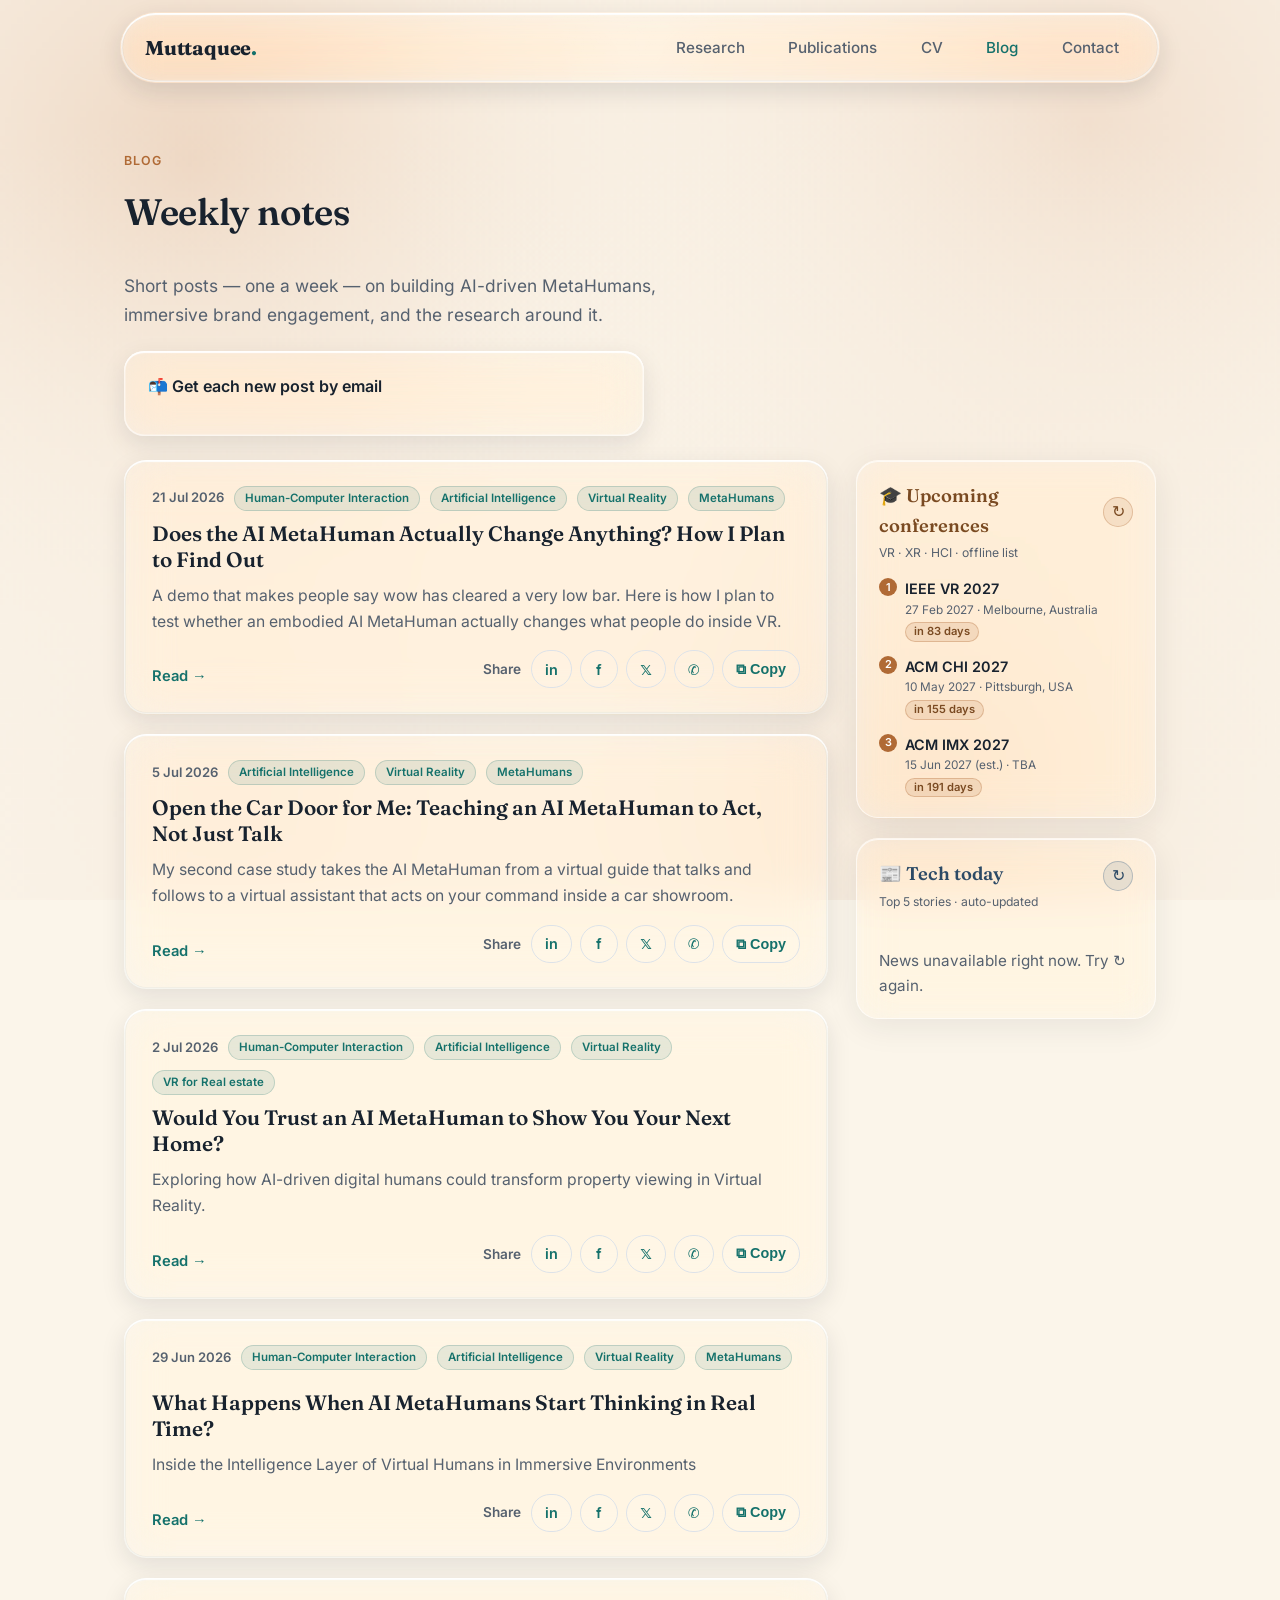
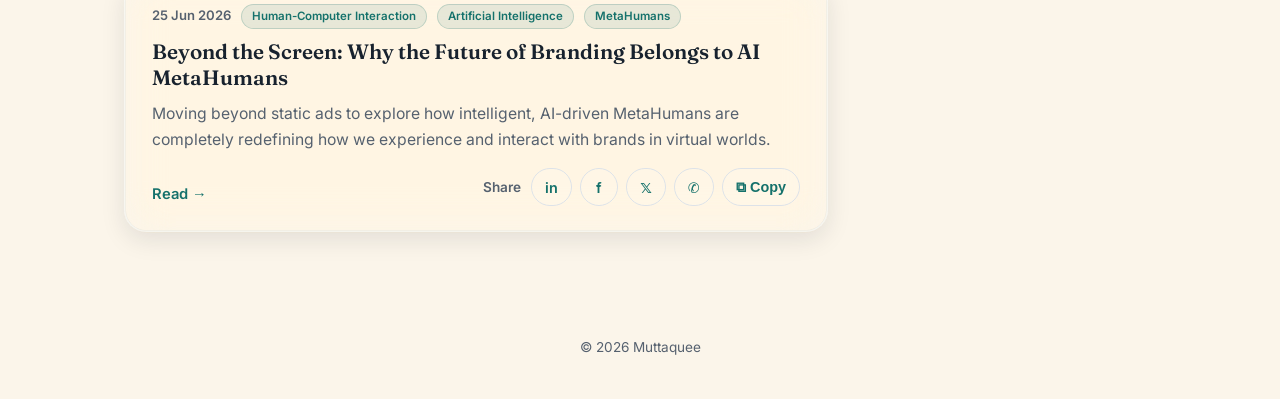
==== commit 1d2aa16a: "Chat: add voice — mic speech-to-text input + spoken replies with a mute toggle (free Web Speech API)" ====
--- a/blog.html
+++ b/blog.html
@@ -16,7 +16,7 @@
   </script>
   <link rel="preconnect" href="https://fonts.googleapis.com" />
   <link rel="stylesheet" href="fonts.css?v=9" />
-  <link rel="stylesheet" href="style.css?v=57" />
+  <link rel="stylesheet" href="style.css?v=62" />
 </head>
 <body>
   <!-- water ripple background (canvas simulation) -->
--- a/style.css
+++ b/style.css
@@ -734,15 +734,43 @@
 
 /* print = clean CV / save as PDF */
 @media print {
-  /* zero page margin removes the browser's date/URL header & footer; padding below restores content margins */
-  @page { margin: 0; }
+  /* real per-page margins; untick "Headers and footers" in the print dialog to drop the date/URL */
+  @page { margin: 15mm 13mm; }
   .nav, .footer, .ripple-canvas, .cv-print,
   .chat-fab, .chat-panel, .model-wrap { display: none !important; }
   body { padding-top: 0 !important; background: #fff !important; }
-  .cv { max-width: 100%; padding: 14mm 16mm; }
+  .cv { max-width: 100%; padding: 0; }
   .cv-entry { break-inside: avoid-page; }
-  .cv-h { border-color: #ccc; }
+  /* keep section headings attached to what follows — never orphaned at a page bottom */
+  .cv-h { border-color: #ccc; break-after: avoid-page; break-inside: avoid-page; }
+  .cv-section { margin-top: 0; }
   a { color: #000 !important; }
+
+  /* ATS-safe: linearise the two-column certifications/languages block */
+  .cv-two { display: block !important; }
+  .cv-two > div { margin-bottom: 10px; }
+
+  /* show real URLs next to contact links so flattened PDFs / paper still work */
+  .cv-contact a[href^="http"]::after { content: " — " attr(href); font-weight: 400; font-size: 8.5pt; color: #444; word-break: break-all; }
+  .cv-contact a[href^="mailto"]::after { content: ""; }
+
+  /* compact typography: fit the CV in 2–3 pages */
+  .cv { font-size: 10pt; line-height: 1.45; }
+  .cv-header { margin-bottom: 14px; }
+  .cv-header h1 { font-size: 19pt; }
+  .cv-role { font-size: 11pt; margin-top: 2px; }
+  .cv-contact { font-size: 9.5pt; margin-top: 6px; gap: 4px 14px; }
+  .cv-section { margin-bottom: 14px; }
+  .cv-h { font-size: 12pt; margin-bottom: 8px; padding-bottom: 4px; }
+  .cv-profile { font-size: 10pt; line-height: 1.5; }
+  .cv-entry { margin-bottom: 10px; }
+  .cv-entry-head h3 { font-size: 10.5pt; }
+  .cv-dates { font-size: 9pt; }
+  .cv-org { font-size: 9.5pt; margin: 1px 0 3px; }
+  .cv-desc, .cv-bullets li, .cv-pubs li, .cv-skills li { font-size: 10pt; line-height: 1.45; }
+  .cv-bullets { gap: 3px; margin-top: 3px; }
+  .cv-skills { gap: 4px; }
+  .cv-pubs { gap: 6px; }
 }
 
 /* =========================================================
@@ -963,3 +991,12 @@
   background: transparent; --poster-color: transparent;
 }
 .model-caption { color: var(--muted); font-size: 0.8rem; margin-top: 4px; }
+
+/* voice controls in chat widget */
+.chat-speak { flex-shrink: 0; background: rgba(0,0,0,0.05); border: none; color: var(--text); font-size: 1rem; line-height: 1; cursor: pointer; width: 34px; height: 34px; border-radius: 50%; display: flex; align-items: center; justify-content: center; padding: 0; }
+.chat-speak:hover { background: rgba(0,0,0,0.12); }
+.chat-speak.on { background: rgba(21,113,107,0.18); }
+.chat-mic { flex-shrink: 0; width: 42px; border: 1px solid var(--line); border-radius: 999px; cursor: pointer; background: rgba(255,255,255,0.7); color: var(--lav); font-size: 1rem; transition: background 0.2s, transform 0.2s; }
+.chat-mic:hover { background: rgba(21,113,107,0.12); }
+.chat-mic.listening { background: #e5484d; color: #fff; border-color: #e5484d; animation: micPulse 1s ease-in-out infinite; }
+@keyframes micPulse { 0%,100% { box-shadow: 0 0 0 0 rgba(229,72,77,0.5); } 50% { box-shadow: 0 0 0 6px rgba(229,72,77,0); } }
